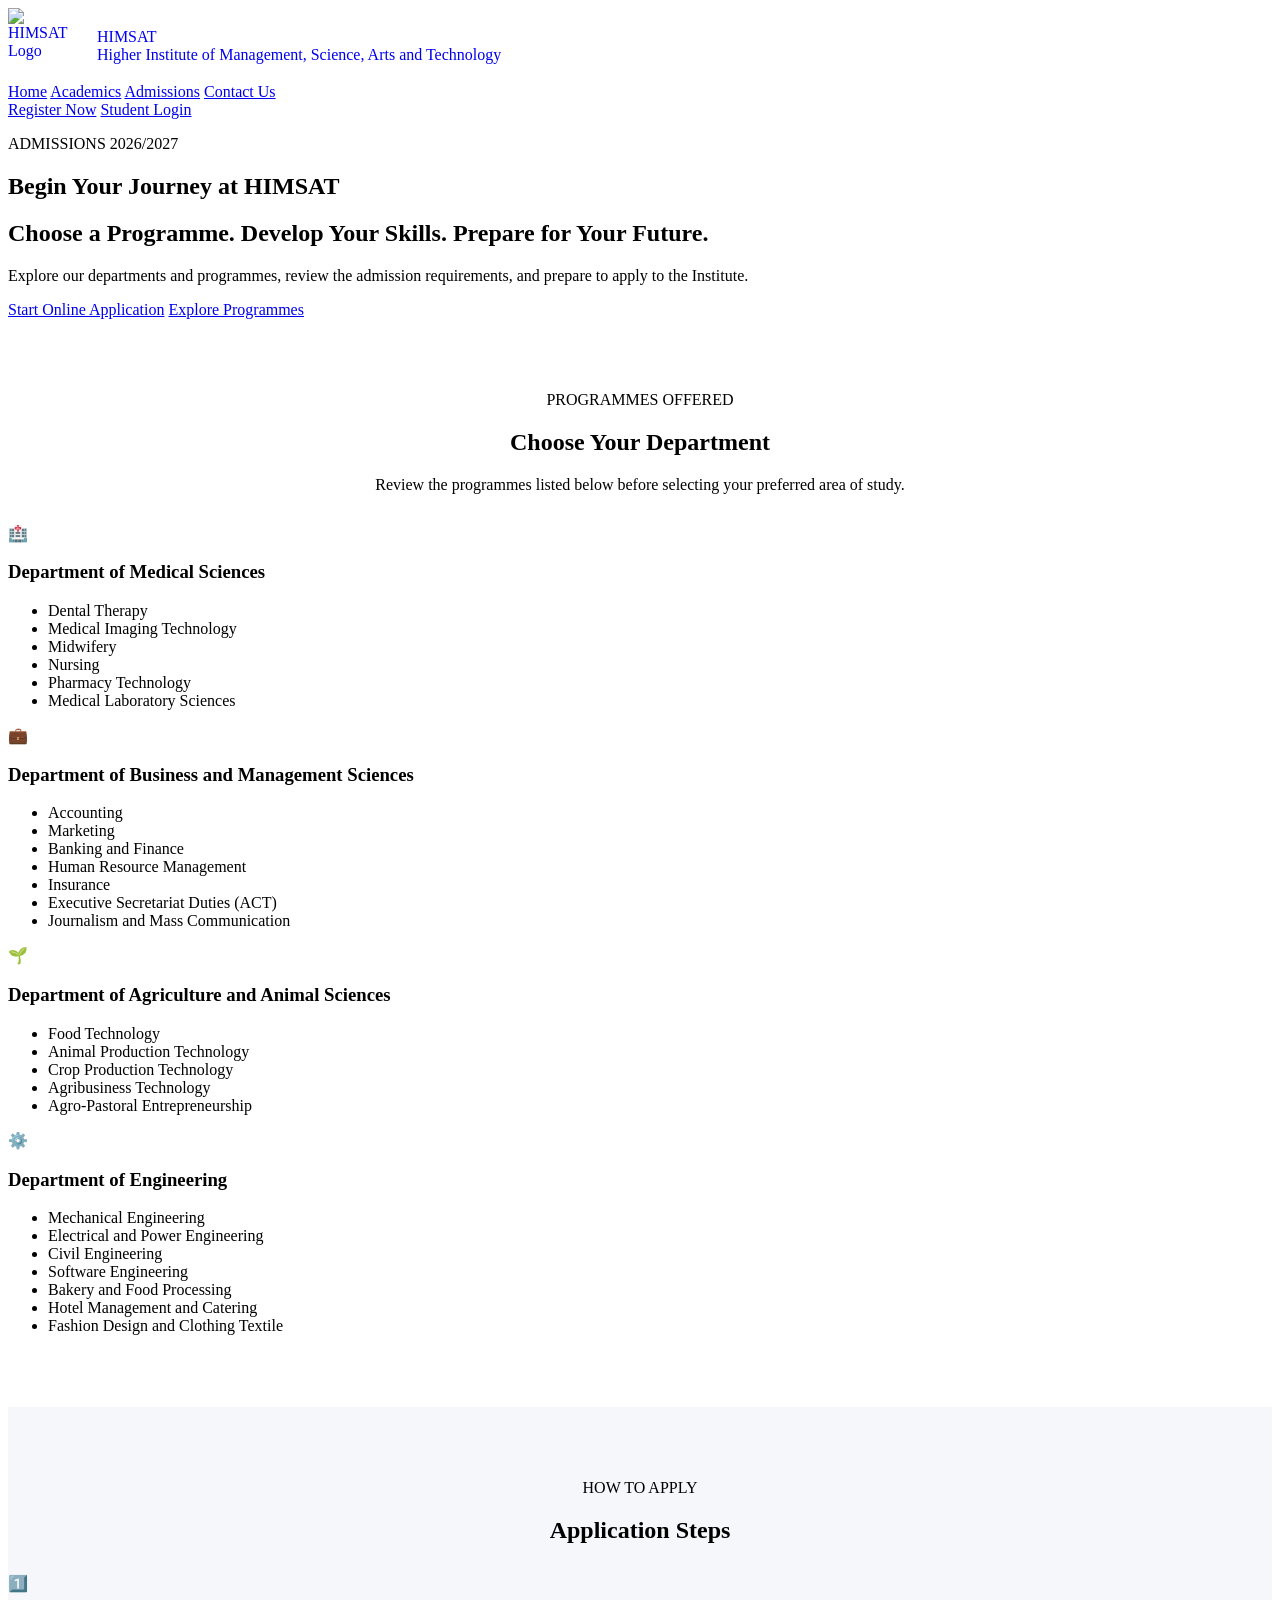
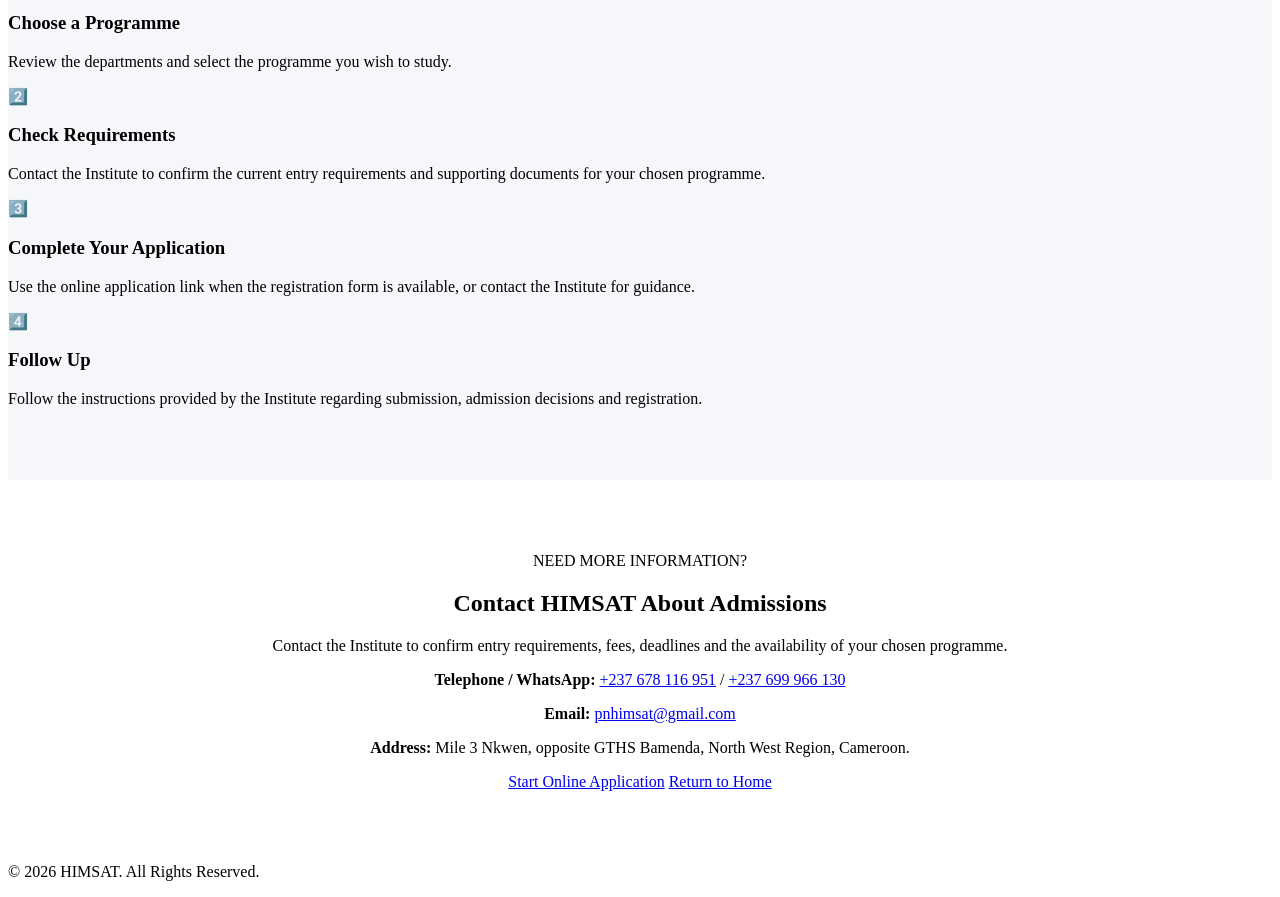
==== admissions.html @ 344a4a46 "Update admissions.html" ====
<!DOCTYPE html>
<html lang="en">
<head>
    <meta charset="UTF-8">
    <meta name="viewport" content="width=device-width, initial-scale=1.0">
    <title>Admissions 2026/2027 | HIMSAT</title>
    <link rel="stylesheet" href="css/style.css">
</head>
<body>

<header class="site-header">
    <div class="container header-container">
        <a href="index.html" class="brand" style="display:flex;align-items:center;gap:14px;text-decoration:none;">
            <img src="himsat.jpg" alt="HIMSAT Logo" style="width:75px;height:75px;object-fit:contain;">
            <div class="brand-text">
                <div class="brand-name">HIMSAT</div>
                <div class="brand-tagline">Higher Institute of Management, Science, Arts and Technology</div>
            </div>
        </a>
        <nav class="main-nav">
            <a href="index.html" class="nav-link">Home</a>
            <a href="academics.html" class="nav-link">Academics</a>
            <a href="admissions.html" class="nav-link">Admissions</a>
            <a href="contact.html" class="nav-link">Contact Us</a>
        </nav>
        <div class="header-actions">
            <a href="registration.html" class="register-btn">Register Now</a>
            <a href="student-login.html" class="login-btn">Student Login</a>
        </div>
    </div>
</header>

<main>
    <section class="hero">
        <div class="container">
            <p class="hero-label">ADMISSIONS 2026/2027</p>
            <h1>Begin Your Journey at HIMSAT</h1>
            <h2>Choose a Programme. Develop Your Skills. Prepare for Your Future.</h2>
            <p class="hero-description">
                Explore our departments and programmes, review the admission
                requirements, and prepare to apply to the Institute.
            </p>
            <div class="hero-buttons">
                <a href="registration.html" class="primary-btn">Start Online Application</a>
                <a href="academics.html" class="secondary-btn">Explore Programmes</a>
            </div>
        </div>
    </section>

    <section class="home-section" style="padding:56px 0;">
        <div class="container">
            <div style="text-align:center;max-width:800px;margin:0 auto 30px;">
                <p class="hero-label">PROGRAMMES OFFERED</p>
                <h2>Choose Your Department</h2>
                <p>Review the programmes listed below before selecting your preferred area of study.</p>
            </div>

            <div class="card-grid">
                <div class="menu-card department-card department-medical">
                    <div class="card-icon">🏥</div>
                    <h3>Department of Medical Sciences</h3>
                    <ul>
                        <li>Dental Therapy</li>
                        <li>Medical Imaging Technology</li>
                        <li>Midwifery</li>
                        <li>Nursing</li>
                        <li>Pharmacy Technology</li>
                        <li>Medical Laboratory Sciences</li>
                    </ul>
                </div>

                <div class="menu-card department-card department-business">
                    <div class="card-icon">💼</div>
                    <h3>Department of Business and Management Sciences</h3>
                    <ul>
                        <li>Accounting</li>
                        <li>Marketing</li>
                        <li>Banking and Finance</li>
                        <li>Human Resource Management</li>
                        <li>Insurance</li>
                        <li>Executive Secretariat Duties (ACT)</li>
                        <li>Journalism and Mass Communication</li>
                    </ul>
                </div>

                <div class="menu-card department-card department-agriculture">
                    <div class="card-icon">🌱</div>
                    <h3>Department of Agriculture and Animal Sciences</h3>
                    <ul>
                        <li>Food Technology</li>
                        <li>Animal Production Technology</li>
                        <li>Crop Production Technology</li>
                        <li>Agribusiness Technology</li>
                        <li>Agro-Pastoral Entrepreneurship</li>
                    </ul>
                </div>

                <div class="menu-card department-card department-engineering">
                    <div class="card-icon">⚙️</div>
                    <h3>Department of Engineering</h3>
                    <ul>
                        <li>Mechanical Engineering</li>
                        <li>Electrical and Power Engineering</li>
                        <li>Civil Engineering</li>
                        <li>Software Engineering</li>
                        <li>Bakery and Food Processing</li>
                        <li>Hotel Management and Catering</li>
                        <li>Fashion Design and Clothing Textile</li>
                    </ul>
                </div>
            </div>
        </div>
    </section>

    <section class="home-section" style="padding:56px 0;background:#f5f7fa;">
        <div class="container">
            <div style="text-align:center;max-width:800px;margin:0 auto 30px;">
                <p class="hero-label">HOW TO APPLY</p>
                <h2>Application Steps</h2>
            </div>
            <div class="card-grid">
                <div class="menu-card">
                    <div class="card-icon">1️⃣</div>
                    <h3>Choose a Programme</h3>
                    <p>Review the departments and select the programme you wish to study.</p>
                </div>
                <div class="menu-card">
                    <div class="card-icon">2️⃣</div>
                    <h3>Check Requirements</h3>
                    <p>Contact the Institute to confirm the current entry requirements and supporting documents for your chosen programme.</p>
                </div>
                <div class="menu-card">
                    <div class="card-icon">3️⃣</div>
                    <h3>Complete Your Application</h3>
                    <p>Use the online application link when the registration form is available, or contact the Institute for guidance.</p>
                </div>
                <div class="menu-card">
                    <div class="card-icon">4️⃣</div>
                    <h3>Follow Up</h3>
                    <p>Follow the instructions provided by the Institute regarding submission, admission decisions and registration.</p>
                </div>
            </div>
        </div>
    </section>

    <section class="home-section" style="padding:56px 0;">
        <div class="container" style="text-align:center;">
            <p class="hero-label">NEED MORE INFORMATION?</p>
            <h2>Contact HIMSAT About Admissions</h2>
            <p>Contact the Institute to confirm entry requirements, fees, deadlines and the availability of your chosen programme.</p>
            <p>
                <strong>Telephone / WhatsApp:</strong>
                <a href="tel:+237678116951">+237 678 116 951</a> /
                <a href="tel:+237699966130">+237 699 966 130</a>
            </p>
            <p><strong>Email:</strong> <a href="mailto:pnhimsat@gmail.com">pnhimsat@gmail.com</a></p>
            <p><strong>Address:</strong> Mile 3 Nkwen, opposite GTHS Bamenda, North West Region, Cameroon.</p>
            <div class="hero-buttons" style="justify-content:center;">
                <a href="registration.html" class="primary-btn">Start Online Application</a>
                <a href="index.html" class="secondary-btn">Return to Home</a>
            </div>
        </div>
    </section>
</main>

<footer class="site-footer">
    <div class="container">
        <p>© 2026 HIMSAT. All Rights Reserved.</p>
    </div>
</footer>

<script src="js/script.js"></script>
</body>
</html>
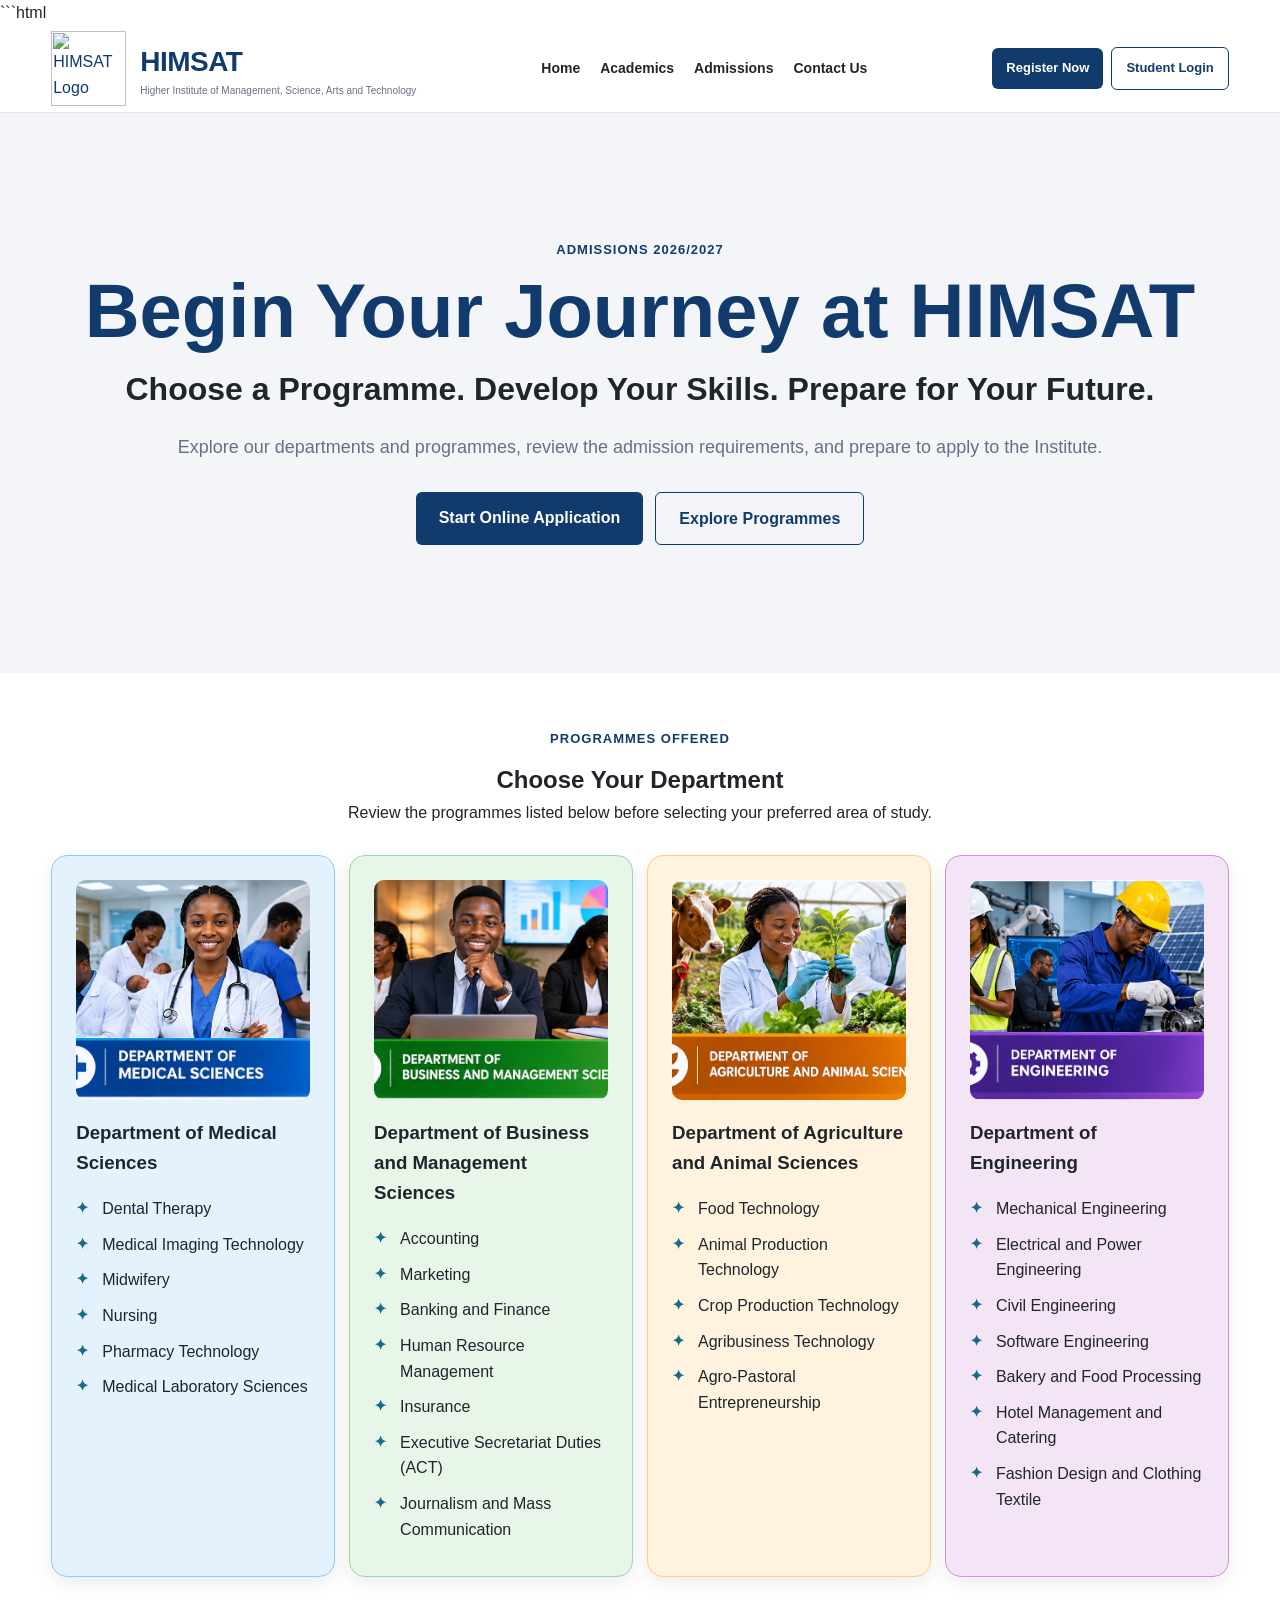
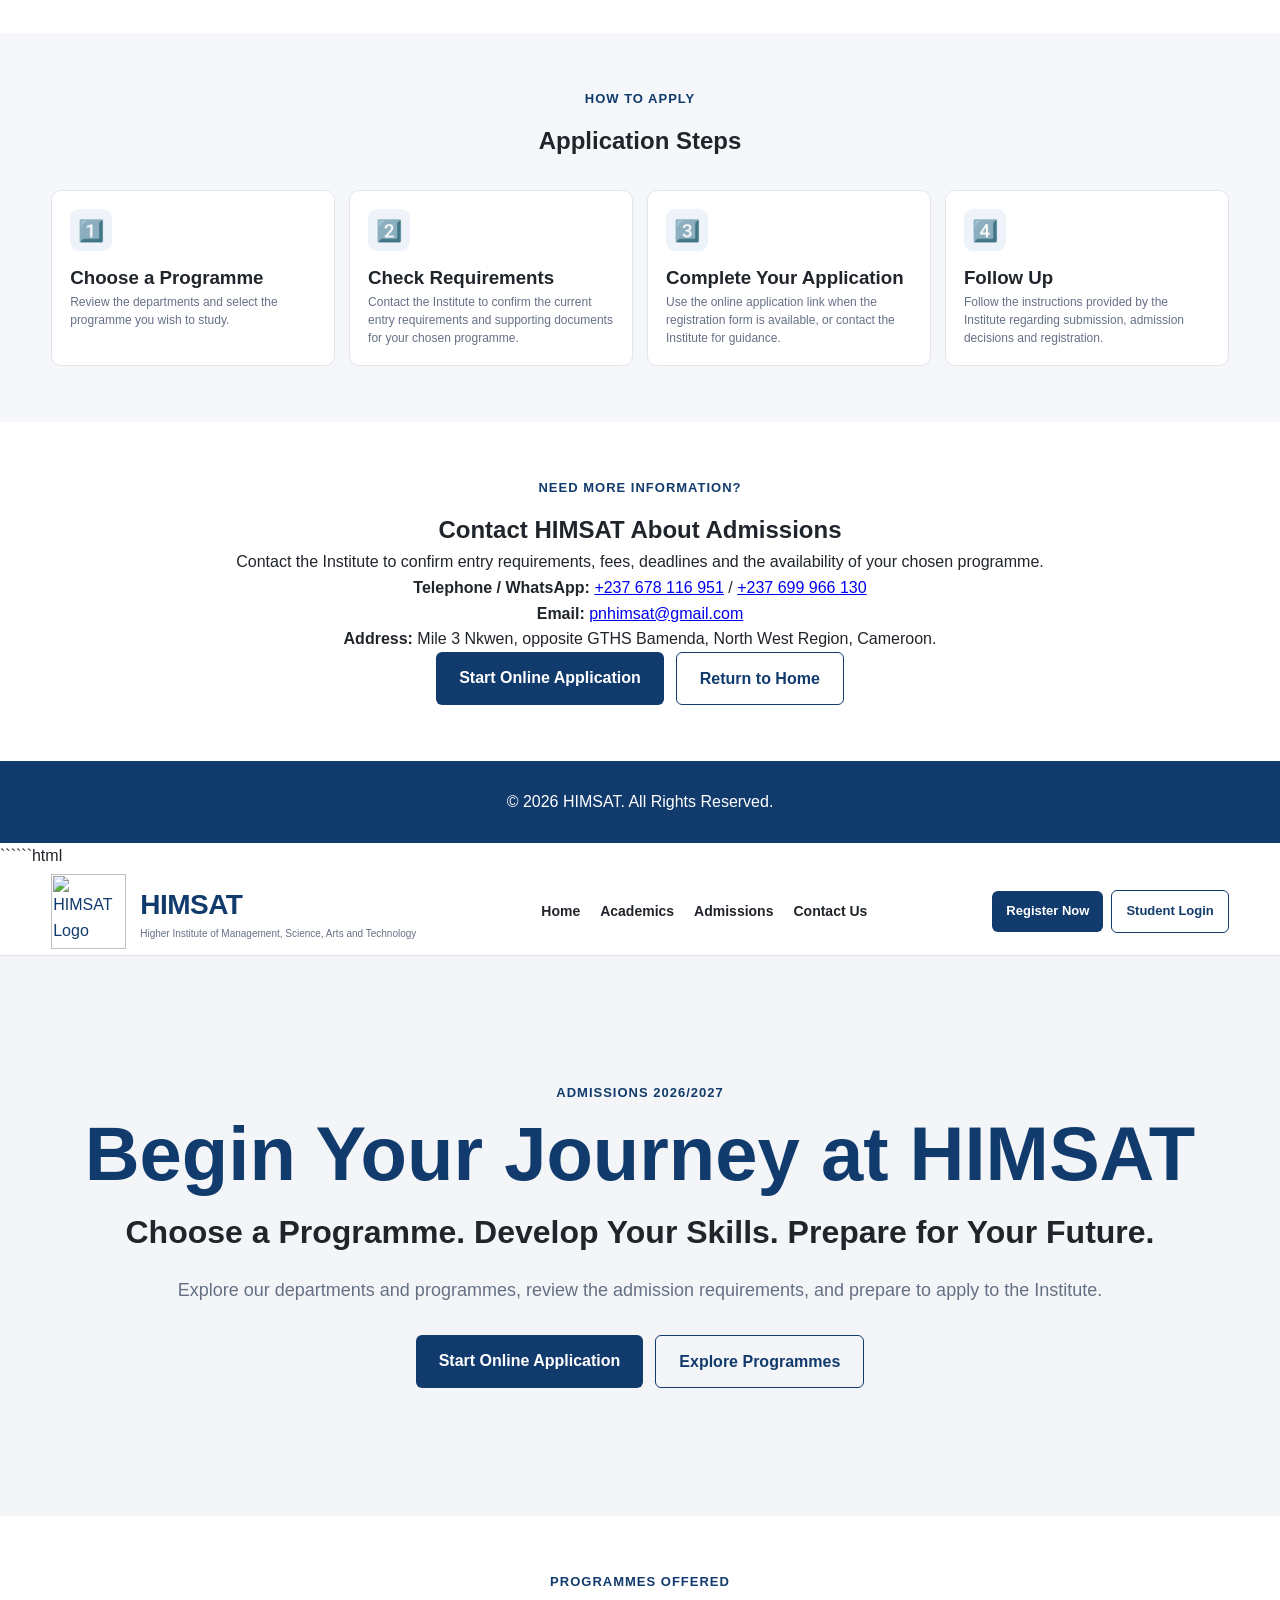
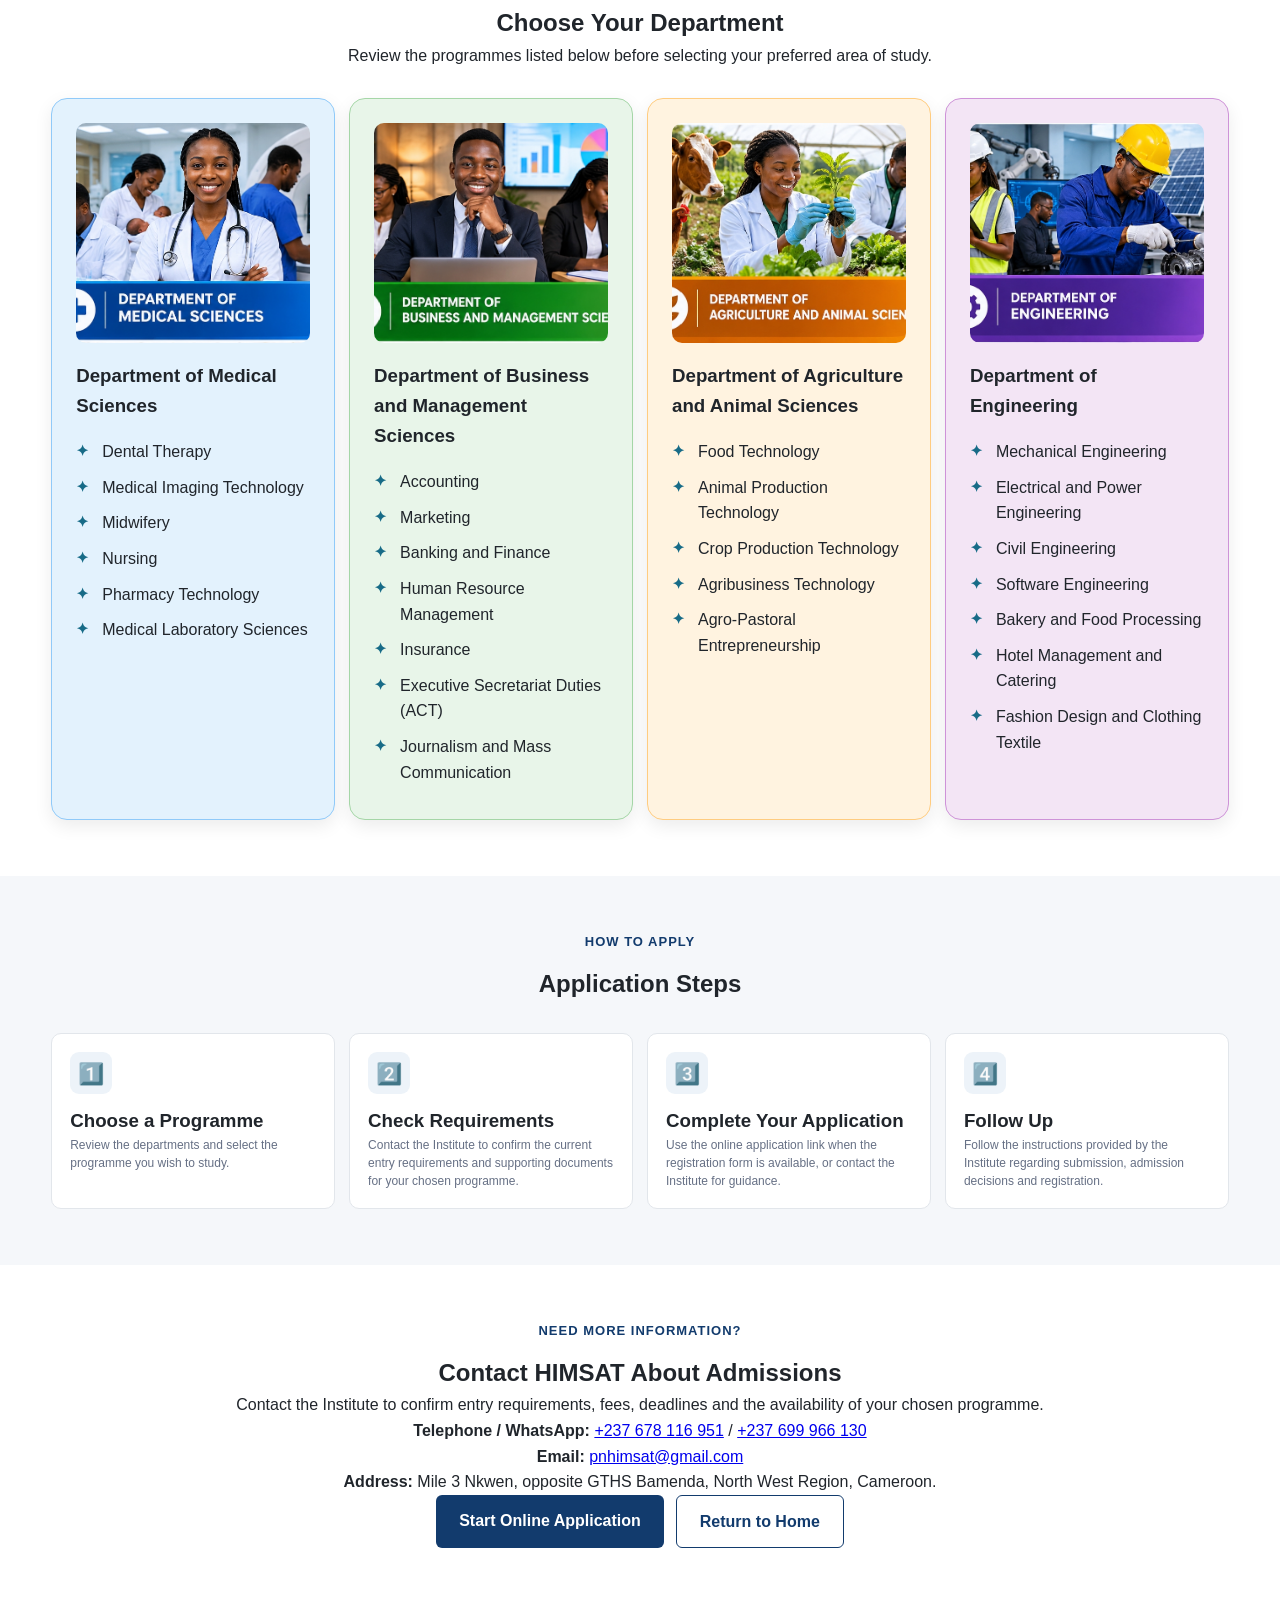
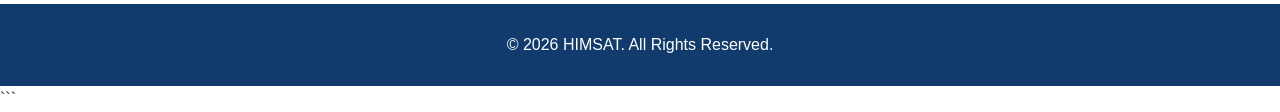
==== commit d6e2c402: "Update admissions.html" ====
--- a/admissions.html
+++ b/admissions.html
@@ -1,3 +1,4 @@
+```html
 <!DOCTYPE html>
 <html lang="en">
 <head>
@@ -57,7 +58,9 @@
 
             <div class="card-grid">
                 <div class="menu-card department-card department-medical">
-                    <div class="card-icon">🏥</div>
+                    <img src="images/medical-sciences.jpg"
+                         alt="Medical Sciences"
+                         class="department-image">
                     <h3>Department of Medical Sciences</h3>
                     <ul>
                         <li>Dental Therapy</li>
@@ -70,7 +73,9 @@
                 </div>
 
                 <div class="menu-card department-card department-business">
-                    <div class="card-icon">💼</div>
+                    <img src="images/business-management.jpg"
+                         alt="Business and Management Sciences"
+                         class="department-image">
                     <h3>Department of Business and Management Sciences</h3>
                     <ul>
                         <li>Accounting</li>
@@ -84,7 +89,9 @@
                 </div>
 
                 <div class="menu-card department-card department-agriculture">
-                    <div class="card-icon">🌱</div>
+                    <img src="images/agriculture-animal-sciences.jpg"
+                         alt="Agriculture and Animal Sciences"
+                         class="department-image">
                     <h3>Department of Agriculture and Animal Sciences</h3>
                     <ul>
                         <li>Food Technology</li>
@@ -96,7 +103,9 @@
                 </div>
 
                 <div class="menu-card department-card department-engineering">
-                    <div class="card-icon">⚙️</div>
+                    <img src="images/engineering.jpg"
+                         alt="Engineering"
+                         class="department-image">
                     <h3>Department of Engineering</h3>
                     <ul>
                         <li>Mechanical Engineering</li>
@@ -172,3 +181,187 @@
 <script src="js/script.js"></script>
 </body>
 </html>
+``````html
+<!DOCTYPE html>
+<html lang="en">
+<head>
+    <meta charset="UTF-8">
+    <meta name="viewport" content="width=device-width, initial-scale=1.0">
+    <title>Admissions 2026/2027 | HIMSAT</title>
+    <link rel="stylesheet" href="css/style.css">
+</head>
+<body>
+
+<header class="site-header">
+    <div class="container header-container">
+        <a href="index.html" class="brand" style="display:flex;align-items:center;gap:14px;text-decoration:none;">
+            <img src="himsat.jpg" alt="HIMSAT Logo" style="width:75px;height:75px;object-fit:contain;">
+            <div class="brand-text">
+                <div class="brand-name">HIMSAT</div>
+                <div class="brand-tagline">Higher Institute of Management, Science, Arts and Technology</div>
+            </div>
+        </a>
+        <nav class="main-nav">
+            <a href="index.html" class="nav-link">Home</a>
+            <a href="academics.html" class="nav-link">Academics</a>
+            <a href="admissions.html" class="nav-link">Admissions</a>
+            <a href="contact.html" class="nav-link">Contact Us</a>
+        </nav>
+        <div class="header-actions">
+            <a href="registration.html" class="register-btn">Register Now</a>
+            <a href="student-login.html" class="login-btn">Student Login</a>
+        </div>
+    </div>
+</header>
+
+<main>
+    <section class="hero">
+        <div class="container">
+            <p class="hero-label">ADMISSIONS 2026/2027</p>
+            <h1>Begin Your Journey at HIMSAT</h1>
+            <h2>Choose a Programme. Develop Your Skills. Prepare for Your Future.</h2>
+            <p class="hero-description">
+                Explore our departments and programmes, review the admission
+                requirements, and prepare to apply to the Institute.
+            </p>
+            <div class="hero-buttons">
+                <a href="registration.html" class="primary-btn">Start Online Application</a>
+                <a href="academics.html" class="secondary-btn">Explore Programmes</a>
+            </div>
+        </div>
+    </section>
+
+    <section class="home-section" style="padding:56px 0;">
+        <div class="container">
+            <div style="text-align:center;max-width:800px;margin:0 auto 30px;">
+                <p class="hero-label">PROGRAMMES OFFERED</p>
+                <h2>Choose Your Department</h2>
+                <p>Review the programmes listed below before selecting your preferred area of study.</p>
+            </div>
+
+            <div class="card-grid">
+                <div class="menu-card department-card department-medical">
+                    <img src="images/medical-sciences.jpg"
+                         alt="Medical Sciences"
+                         class="department-image">
+                    <h3>Department of Medical Sciences</h3>
+                    <ul>
+                        <li>Dental Therapy</li>
+                        <li>Medical Imaging Technology</li>
+                        <li>Midwifery</li>
+                        <li>Nursing</li>
+                        <li>Pharmacy Technology</li>
+                        <li>Medical Laboratory Sciences</li>
+                    </ul>
+                </div>
+
+                <div class="menu-card department-card department-business">
+                    <img src="images/business-management.jpg"
+                         alt="Business and Management Sciences"
+                         class="department-image">
+                    <h3>Department of Business and Management Sciences</h3>
+                    <ul>
+                        <li>Accounting</li>
+                        <li>Marketing</li>
+                        <li>Banking and Finance</li>
+                        <li>Human Resource Management</li>
+                        <li>Insurance</li>
+                        <li>Executive Secretariat Duties (ACT)</li>
+                        <li>Journalism and Mass Communication</li>
+                    </ul>
+                </div>
+
+                <div class="menu-card department-card department-agriculture">
+                    <img src="images/agriculture-animal-sciences.jpg"
+                         alt="Agriculture and Animal Sciences"
+                         class="department-image">
+                    <h3>Department of Agriculture and Animal Sciences</h3>
+                    <ul>
+                        <li>Food Technology</li>
+                        <li>Animal Production Technology</li>
+                        <li>Crop Production Technology</li>
+                        <li>Agribusiness Technology</li>
+                        <li>Agro-Pastoral Entrepreneurship</li>
+                    </ul>
+                </div>
+
+                <div class="menu-card department-card department-engineering">
+                    <img src="images/engineering.jpg"
+                         alt="Engineering"
+                         class="department-image">
+                    <h3>Department of Engineering</h3>
+                    <ul>
+                        <li>Mechanical Engineering</li>
+                        <li>Electrical and Power Engineering</li>
+                        <li>Civil Engineering</li>
+                        <li>Software Engineering</li>
+                        <li>Bakery and Food Processing</li>
+                        <li>Hotel Management and Catering</li>
+                        <li>Fashion Design and Clothing Textile</li>
+                    </ul>
+                </div>
+            </div>
+        </div>
+    </section>
+
+    <section class="home-section" style="padding:56px 0;background:#f5f7fa;">
+        <div class="container">
+            <div style="text-align:center;max-width:800px;margin:0 auto 30px;">
+                <p class="hero-label">HOW TO APPLY</p>
+                <h2>Application Steps</h2>
+            </div>
+            <div class="card-grid">
+                <div class="menu-card">
+                    <div class="card-icon">1️⃣</div>
+                    <h3>Choose a Programme</h3>
+                    <p>Review the departments and select the programme you wish to study.</p>
+                </div>
+                <div class="menu-card">
+                    <div class="card-icon">2️⃣</div>
+                    <h3>Check Requirements</h3>
+                    <p>Contact the Institute to confirm the current entry requirements and supporting documents for your chosen programme.</p>
+                </div>
+                <div class="menu-card">
+                    <div class="card-icon">3️⃣</div>
+                    <h3>Complete Your Application</h3>
+                    <p>Use the online application link when the registration form is available, or contact the Institute for guidance.</p>
+                </div>
+                <div class="menu-card">
+                    <div class="card-icon">4️⃣</div>
+                    <h3>Follow Up</h3>
+                    <p>Follow the instructions provided by the Institute regarding submission, admission decisions and registration.</p>
+                </div>
+            </div>
+        </div>
+    </section>
+
+    <section class="home-section" style="padding:56px 0;">
+        <div class="container" style="text-align:center;">
+            <p class="hero-label">NEED MORE INFORMATION?</p>
+            <h2>Contact HIMSAT About Admissions</h2>
+            <p>Contact the Institute to confirm entry requirements, fees, deadlines and the availability of your chosen programme.</p>
+            <p>
+                <strong>Telephone / WhatsApp:</strong>
+                <a href="tel:+237678116951">+237 678 116 951</a> /
+                <a href="tel:+237699966130">+237 699 966 130</a>
+            </p>
+            <p><strong>Email:</strong> <a href="mailto:pnhimsat@gmail.com">pnhimsat@gmail.com</a></p>
+            <p><strong>Address:</strong> Mile 3 Nkwen, opposite GTHS Bamenda, North West Region, Cameroon.</p>
+            <div class="hero-buttons" style="justify-content:center;">
+                <a href="registration.html" class="primary-btn">Start Online Application</a>
+                <a href="index.html" class="secondary-btn">Return to Home</a>
+            </div>
+        </div>
+    </section>
+</main>
+
+<footer class="site-footer">
+    <div class="container">
+        <p>© 2026 HIMSAT. All Rights Reserved.</p>
+    </div>
+</footer>
+
+<script src="js/script.js"></script>
+</body>
+</html>
+```
--- a/css/style.css
+++ b/css/style.css
@@ -0,0 +1,791 @@
+/* =========================================
+   PN-HIMSAT
+   GLOBAL STYLES
+========================================= */
+
+* {
+    margin: 0;
+    padding: 0;
+    box-sizing: border-box;
+}
+
+:root {
+    --primary: #123b6d;
+    --primary-dark: #0b2c52;
+    --accent: #e5a72a;
+    --text: #20252b;
+    --muted: #667085;
+    --light: #f5f7fa;
+    --white: #ffffff;
+    --border: #e2e6eb;
+    --shadow: 0 12px 35px rgba(0, 0, 0, 0.12);
+}
+
+body {
+    font-family: Arial, Helvetica, sans-serif;
+    line-height: 1.6;
+    color: var(--text);
+    background: #ffffff;
+}
+
+.container {
+    width: 92%;
+    max-width: 1400px;
+    margin: 0 auto;
+}
+
+
+/* =========================================
+   HEADER
+========================================= */
+
+.site-header {
+    background: var(--white);
+    border-bottom: 1px solid var(--border);
+    position: sticky;
+    top: 0;
+    z-index: 1000;
+}
+
+.header-container {
+    min-height: 86px;
+    display: flex;
+    align-items: center;
+    gap: 20px;
+}
+
+
+/* =========================================
+   BRAND
+========================================= */
+
+.brand {
+    text-decoration: none;
+    color: var(--primary);
+    min-width: 225px;
+}
+
+.brand-name {
+    font-size: 28px;
+    font-weight: 800;
+    letter-spacing: -0.5px;
+}
+
+.brand-tagline {
+    font-size: 10px;
+    line-height: 1.3;
+    color: var(--muted);
+}
+
+
+/* =========================================
+   MAIN NAVIGATION
+========================================= */
+
+.main-nav {
+    display: flex;
+    align-items: center;
+    justify-content: center;
+    gap: 2px;
+    flex: 1;
+}
+
+.nav-link,
+.mega-trigger {
+    border: none;
+    background: transparent;
+    text-decoration: none;
+    color: var(--text);
+    font-size: 14px;
+    font-weight: 600;
+    padding: 30px 9px;
+    cursor: pointer;
+    white-space: nowrap;
+}
+
+.nav-link:hover,
+.mega-trigger:hover {
+    color: var(--primary);
+}
+
+.mega-trigger span {
+    font-size: 12px;
+    margin-left: 3px;
+}
+
+
+/* =========================================
+   MEGA MENU
+========================================= */
+
+.nav-mega {
+    position: static;
+}
+
+.mega-menu {
+    position: absolute;
+    top: 86px;
+    left: 50%;
+    transform: translateX(-50%);
+
+    width: min(1200px, 94vw);
+
+    background: var(--white);
+
+    border: 1px solid var(--border);
+    border-radius: 0 0 14px 14px;
+
+    box-shadow: var(--shadow);
+
+    padding: 28px;
+
+    display: none;
+}
+
+.nav-mega.open .mega-menu {
+    display: block;
+}
+
+
+/* =========================================
+   MEGA MENU HEADER
+========================================= */
+
+.mega-header {
+    margin-bottom: 22px;
+    padding-bottom: 16px;
+    border-bottom: 1px solid var(--border);
+}
+
+.mega-header h3 {
+    color: var(--primary);
+    font-size: 22px;
+    margin-bottom: 4px;
+}
+
+.mega-header p {
+    color: var(--muted);
+    font-size: 14px;
+}
+
+
+/* =========================================
+   CARD GRID
+========================================= */
+
+.card-grid {
+    display: grid;
+    grid-template-columns: repeat(4, 1fr);
+    gap: 14px;
+}
+
+
+/* =========================================
+   MENU CARDS
+========================================= */
+
+.menu-card {
+    display: block;
+    text-decoration: none;
+    color: var(--text);
+
+    padding: 18px;
+
+    background: #ffffff;
+
+    border: 1px solid var(--border);
+    border-radius: 10px;
+
+    transition:
+        transform 0.2s ease,
+        box-shadow 0.2s ease,
+        border-color 0.2s ease;
+}
+
+.menu-card:hover {
+    transform: translateY(-3px);
+    border-color: var(--primary);
+    box-shadow: 0 8px 20px rgba(0, 0, 0, 0.08);
+}
+
+.card-icon {
+    width: 42px;
+    height: 42px;
+
+    display: flex;
+    align-items: center;
+    justify-content: center;
+
+    border-radius: 9px;
+
+    background: #edf3f9;
+
+    margin-bottom: 12px;
+
+    font-size: 21px;
+}
+
+.menu-card h4 {
+    color: var(--primary);
+    font-size: 15px;
+    margin-bottom: 5px;
+}
+
+.menu-card p {
+    color: var(--muted);
+    font-size: 12px;
+    line-height: 1.5;
+}
+
+
+/* =========================================
+   FEATURED CARD
+========================================= */
+
+.featured-card {
+    border-color: var(--accent);
+    background: #fffaf0;
+}
+
+.featured-card .card-icon {
+    background: #fff0c9;
+}
+
+
+/* =========================================
+   HEADER ACTION BUTTONS
+========================================= */
+
+.header-actions {
+    display: flex;
+    align-items: center;
+    gap: 8px;
+}
+
+.register-btn,
+.login-btn {
+    text-decoration: none;
+    padding: 10px 14px;
+    border-radius: 6px;
+    font-size: 13px;
+    font-weight: 700;
+    white-space: nowrap;
+}
+
+.register-btn {
+    background: var(--primary);
+    color: white;
+}
+
+.register-btn:hover {
+    background: var(--primary-dark);
+}
+
+.login-btn {
+    border: 1px solid var(--primary);
+    color: var(--primary);
+}
+
+.login-btn:hover {
+    background: var(--primary);
+    color: white;
+}
+
+
+/* =========================================
+   MOBILE MENU BUTTON
+========================================= */
+
+.menu-toggle {
+    display: none;
+
+    border: none;
+    background: transparent;
+
+    color: var(--primary);
+
+    font-size: 28px;
+
+    cursor: pointer;
+}
+
+
+/* =========================================
+   HERO
+========================================= */
+
+.hero {
+    min-height: 560px;
+
+    display: flex;
+    align-items: center;
+    justify-content: center;
+
+    text-align: center;
+
+    background:
+        linear-gradient(
+            rgba(18, 59, 109, 0.05),
+            rgba(18, 59, 109, 0.05)
+        );
+
+    padding: 80px 20px;
+}
+
+.hero-label {
+    color: var(--primary);
+    font-size: 13px;
+    font-weight: 700;
+    letter-spacing: 1px;
+    margin-bottom: 12px;
+}
+
+.hero h1 {
+    font-size: clamp(45px, 7vw, 76px);
+    color: var(--primary);
+    line-height: 1;
+    margin-bottom: 15px;
+}
+
+.hero h2 {
+    font-size: clamp(22px, 3vw, 32px);
+    margin-bottom: 18px;
+}
+
+.hero-description {
+    color: var(--muted);
+    font-size: 18px;
+    margin-bottom: 30px;
+}
+
+.hero-buttons {
+    display: flex;
+    justify-content: center;
+    gap: 12px;
+}
+
+.primary-btn,
+.secondary-btn {
+    text-decoration: none;
+    padding: 13px 23px;
+    border-radius: 6px;
+    font-weight: 700;
+}
+
+.primary-btn {
+    background: var(--primary);
+    color: white;
+}
+
+.secondary-btn {
+    border: 1px solid var(--primary);
+    color: var(--primary);
+}
+
+.secondary-btn:hover {
+    background: var(--primary);
+    color: white;
+}
+
+
+/* =========================================
+   WHATSAPP FLOATING BUTTON
+========================================= */
+
+.whatsapp-float {
+    position: fixed;
+
+    right: 22px;
+    bottom: 22px;
+
+    width: 58px;
+    height: 58px;
+
+    border-radius: 50%;
+
+    display: flex;
+    align-items: center;
+    justify-content: center;
+
+    background: #25D366;
+    color: white;
+
+    text-decoration: none;
+
+    font-weight: 800;
+    font-size: 13px;
+
+    box-shadow: 0 5px 18px rgba(0, 0, 0, 0.25);
+
+    z-index: 3000;
+
+    transition: transform 0.2s ease;
+}
+
+.whatsapp-float:hover {
+    transform: scale(1.08);
+}
+
+
+/* =========================================
+   FOOTER
+========================================= */
+
+.site-footer {
+    background: var(--primary);
+    color: white;
+    text-align: center;
+    padding: 28px 0;
+}
+
+
+/* =========================================
+   TABLET
+========================================= */
+
+@media (max-width: 1200px) {
+
+    .brand {
+        min-width: 190px;
+    }
+
+    .brand-name {
+        font-size: 24px;
+    }
+
+    .nav-link,
+    .mega-trigger {
+        font-size: 13px;
+        padding-left: 6px;
+        padding-right: 6px;
+    }
+
+    .card-grid {
+        grid-template-columns: repeat(3, 1fr);
+    }
+}
+
+
+/* =========================================
+   MOBILE
+========================================= */
+
+@media (max-width: 1000px) {
+
+    .header-container {
+        min-height: 75px;
+    }
+
+    .brand {
+        min-width: 0;
+    }
+
+    .brand-name {
+        font-size: 23px;
+    }
+
+    .brand-tagline {
+        display: none;
+    }
+
+    .menu-toggle {
+        display: block;
+        margin-left: auto;
+    }
+
+    .main-nav {
+        display: none;
+
+        position: absolute;
+
+        top: 75px;
+        left: 0;
+
+        width: 100%;
+
+        background: white;
+
+        flex-direction: column;
+        align-items: stretch;
+
+        padding: 10px 15px 20px;
+
+        border-top: 1px solid var(--border);
+
+        box-shadow: var(--shadow);
+    }
+
+    .main-nav.active {
+        display: flex;
+    }
+
+    .nav-link,
+    .mega-trigger {
+        width: 100%;
+        text-align: left;
+        padding: 14px 10px;
+    }
+
+    .nav-mega {
+        width: 100%;
+    }
+
+    .mega-menu {
+        position: static;
+
+        transform: none;
+
+        width: 100%;
+
+        border-radius: 8px;
+
+        box-shadow: none;
+
+        padding: 15px;
+
+        margin-bottom: 5px;
+    }
+
+    .card-grid {
+        grid-template-columns: repeat(2, 1fr);
+    }
+
+    .header-actions {
+        display: none;
+    }
+}
+
+
+/* =========================================
+   SMALL PHONES
+========================================= */
+
+@media (max-width: 550px) {
+
+    .container {
+        width: 94%;
+    }
+
+    .card-grid {
+        grid-template-columns: 1fr;
+    }
+
+    .mega-menu {
+        padding: 12px;
+    }
+
+    .mega-header h3 {
+        font-size: 19px;
+    }
+
+    .hero {
+        min-height: 500px;
+        padding: 60px 15px;
+    }
+
+    .hero-buttons {
+        flex-direction: column;
+        align-items: center;
+    }
+
+    .primary-btn,
+    .secondary-btn {
+        width: 200px;
+    }
+
+    .whatsapp-float {
+        width: 52px;
+        height: 52px;
+        right: 15px;
+        bottom: 15px;
+    }
+}
+
+/* Animated colours for HIMSAT departments and programmes */
+@keyframes himsatProgrammeColours {
+    0%   { color: #0056b3; }
+    25%  { color: #00875a; }
+    50%  { color: #b45309; }
+    75%  { color: #7c3aed; }
+    100% { color: #0056b3; }
+}
+
+.card-grid a.menu-card h4,
+.card-grid a.menu-card ul li {
+    animation: himsatProgrammeColours 6s linear infinite;
+}
+
+.card-grid a.menu-card h4 {
+    font-weight: 700;
+}
+
+.card-grid a.menu-card ul li {
+    animation-duration: 8s;
+}
+
+/* =========================================
+   HIMSAT DEPARTMENT CARD DESIGN
+   ========================================= */
+
+.department-card {
+    border-radius: 16px;
+    padding: 24px;
+    border: 1px solid transparent;
+    box-shadow: 0 6px 18px rgba(0, 0, 0, 0.08);
+    transition: transform 0.3s ease, box-shadow 0.3s ease;
+}
+
+.department-card:hover {
+    transform: translateY(-5px);
+    box-shadow: 0 12px 25px rgba(0, 0, 0, 0.14);
+}
+
+/* Individual department backgrounds */
+
+.department-medical {
+    background-color: #E3F2FD;
+    border-color: #90CAF9;
+}
+
+.department-business {
+    background-color: #E8F5E9;
+    border-color: #A5D6A7;
+}
+
+.department-agriculture {
+    background-color: #FFF3E0;
+    border-color: #FFCC80;
+}
+
+.department-engineering {
+    background-color: #F3E5F5;
+    border-color: #CE93D8;
+}
+
+/* Animated department headings and programme names */
+
+@keyframes himsatDepartmentText {
+    0%   { color: #174EA6; }
+    25%  { color: #087F5B; }
+    50%  { color: #A04B00; }
+    75%  { color: #7138A0; }
+    100% { color: #174EA6; }
+}
+
+.department-card h2,
+.department-card ul li {
+    animation: himsatDepartmentText 8s ease-in-out infinite;
+}
+
+.department-card h2 {
+    font-weight: 800;
+    line-height: 1.4;
+}
+
+/* Decorative programme bullets */
+
+.department-card ul {
+    list-style: none;
+    padding-left: 0;
+    margin-top: 18px;
+}
+
+.department-card ul li {
+    position: relative;
+    padding-left: 26px;
+    margin-bottom: 10px;
+    line-height: 1.6;
+}
+
+.department-card ul li::before {
+    content: "✦";
+    position: absolute;
+    left: 0;
+    top: 0;
+    font-size: 15px;
+    font-weight: bold;
+    color: #176B87;
+}
+
+/* Respect visitors who prefer reduced animation */
+
+@media (prefers-reduced-motion: reduce) {
+    .department-card h2,
+    .department-card ul li {
+        animation: none;
+    }
+
+    .department-card:hover {
+        transform: none;
+    }
+}
+```css
+/* HIMSAT Department Images */
+.department-image {
+    display: block;
+    width: 100%;
+    height: 200px;
+    object-fit: cover;
+    border-radius: 10px;
+    margin-bottom: 18px;
+}
+```css
+/* HIMSAT responsive department layout */
+.card-grid {
+    display: grid;
+    grid-template-columns: repeat(2, minmax(0, 1fr));
+    gap: 24px;
+    width: 100%;
+    box-sizing: border-box;
+}
+
+.department-card {
+    width: 100%;
+    min-width: 0;
+    box-sizing: border-box;
+    overflow-wrap: break-word;
+}
+
+.department-image {
+    display: block;
+    width: 100%;
+    height: 220px;
+    object-fit: cover;
+    object-position: center;
+    border-radius: 10px;
+    margin-bottom: 18px;
+}
+
+.department-card h2 {
+    font-size: 1.35rem;
+    line-height: 1.35;
+    overflow-wrap: break-word;
+}
+
+@media (max-width: 768px) {
+    .card-grid {
+        grid-template-columns: minmax(0, 1fr);
+        gap: 20px;
+    }
+
+    .department-card {
+        padding: 16px;
+    }
+
+    .department-image {
+        height: auto;
+        max-height: 260px;
+        aspect-ratio: 16 / 9;
+    }
+
+    .department-card h2 {
+        font-size: 1.2rem;
+    }
+}
+
+@media (min-width: 769px) {
+    .department-image {
+        height: 220px;
+    }
+}
+```
--- a/css/style.css
+++ b/css/style.css
@@ -0,0 +1,791 @@
+/* =========================================
+   PN-HIMSAT
+   GLOBAL STYLES
+========================================= */
+
+* {
+    margin: 0;
+    padding: 0;
+    box-sizing: border-box;
+}
+
+:root {
+    --primary: #123b6d;
+    --primary-dark: #0b2c52;
+    --accent: #e5a72a;
+    --text: #20252b;
+    --muted: #667085;
+    --light: #f5f7fa;
+    --white: #ffffff;
+    --border: #e2e6eb;
+    --shadow: 0 12px 35px rgba(0, 0, 0, 0.12);
+}
+
+body {
+    font-family: Arial, Helvetica, sans-serif;
+    line-height: 1.6;
+    color: var(--text);
+    background: #ffffff;
+}
+
+.container {
+    width: 92%;
+    max-width: 1400px;
+    margin: 0 auto;
+}
+
+
+/* =========================================
+   HEADER
+========================================= */
+
+.site-header {
+    background: var(--white);
+    border-bottom: 1px solid var(--border);
+    position: sticky;
+    top: 0;
+    z-index: 1000;
+}
+
+.header-container {
+    min-height: 86px;
+    display: flex;
+    align-items: center;
+    gap: 20px;
+}
+
+
+/* =========================================
+   BRAND
+========================================= */
+
+.brand {
+    text-decoration: none;
+    color: var(--primary);
+    min-width: 225px;
+}
+
+.brand-name {
+    font-size: 28px;
+    font-weight: 800;
+    letter-spacing: -0.5px;
+}
+
+.brand-tagline {
+    font-size: 10px;
+    line-height: 1.3;
+    color: var(--muted);
+}
+
+
+/* =========================================
+   MAIN NAVIGATION
+========================================= */
+
+.main-nav {
+    display: flex;
+    align-items: center;
+    justify-content: center;
+    gap: 2px;
+    flex: 1;
+}
+
+.nav-link,
+.mega-trigger {
+    border: none;
+    background: transparent;
+    text-decoration: none;
+    color: var(--text);
+    font-size: 14px;
+    font-weight: 600;
+    padding: 30px 9px;
+    cursor: pointer;
+    white-space: nowrap;
+}
+
+.nav-link:hover,
+.mega-trigger:hover {
+    color: var(--primary);
+}
+
+.mega-trigger span {
+    font-size: 12px;
+    margin-left: 3px;
+}
+
+
+/* =========================================
+   MEGA MENU
+========================================= */
+
+.nav-mega {
+    position: static;
+}
+
+.mega-menu {
+    position: absolute;
+    top: 86px;
+    left: 50%;
+    transform: translateX(-50%);
+
+    width: min(1200px, 94vw);
+
+    background: var(--white);
+
+    border: 1px solid var(--border);
+    border-radius: 0 0 14px 14px;
+
+    box-shadow: var(--shadow);
+
+    padding: 28px;
+
+    display: none;
+}
+
+.nav-mega.open .mega-menu {
+    display: block;
+}
+
+
+/* =========================================
+   MEGA MENU HEADER
+========================================= */
+
+.mega-header {
+    margin-bottom: 22px;
+    padding-bottom: 16px;
+    border-bottom: 1px solid var(--border);
+}
+
+.mega-header h3 {
+    color: var(--primary);
+    font-size: 22px;
+    margin-bottom: 4px;
+}
+
+.mega-header p {
+    color: var(--muted);
+    font-size: 14px;
+}
+
+
+/* =========================================
+   CARD GRID
+========================================= */
+
+.card-grid {
+    display: grid;
+    grid-template-columns: repeat(4, 1fr);
+    gap: 14px;
+}
+
+
+/* =========================================
+   MENU CARDS
+========================================= */
+
+.menu-card {
+    display: block;
+    text-decoration: none;
+    color: var(--text);
+
+    padding: 18px;
+
+    background: #ffffff;
+
+    border: 1px solid var(--border);
+    border-radius: 10px;
+
+    transition:
+        transform 0.2s ease,
+        box-shadow 0.2s ease,
+        border-color 0.2s ease;
+}
+
+.menu-card:hover {
+    transform: translateY(-3px);
+    border-color: var(--primary);
+    box-shadow: 0 8px 20px rgba(0, 0, 0, 0.08);
+}
+
+.card-icon {
+    width: 42px;
+    height: 42px;
+
+    display: flex;
+    align-items: center;
+    justify-content: center;
+
+    border-radius: 9px;
+
+    background: #edf3f9;
+
+    margin-bottom: 12px;
+
+    font-size: 21px;
+}
+
+.menu-card h4 {
+    color: var(--primary);
+    font-size: 15px;
+    margin-bottom: 5px;
+}
+
+.menu-card p {
+    color: var(--muted);
+    font-size: 12px;
+    line-height: 1.5;
+}
+
+
+/* =========================================
+   FEATURED CARD
+========================================= */
+
+.featured-card {
+    border-color: var(--accent);
+    background: #fffaf0;
+}
+
+.featured-card .card-icon {
+    background: #fff0c9;
+}
+
+
+/* =========================================
+   HEADER ACTION BUTTONS
+========================================= */
+
+.header-actions {
+    display: flex;
+    align-items: center;
+    gap: 8px;
+}
+
+.register-btn,
+.login-btn {
+    text-decoration: none;
+    padding: 10px 14px;
+    border-radius: 6px;
+    font-size: 13px;
+    font-weight: 700;
+    white-space: nowrap;
+}
+
+.register-btn {
+    background: var(--primary);
+    color: white;
+}
+
+.register-btn:hover {
+    background: var(--primary-dark);
+}
+
+.login-btn {
+    border: 1px solid var(--primary);
+    color: var(--primary);
+}
+
+.login-btn:hover {
+    background: var(--primary);
+    color: white;
+}
+
+
+/* =========================================
+   MOBILE MENU BUTTON
+========================================= */
+
+.menu-toggle {
+    display: none;
+
+    border: none;
+    background: transparent;
+
+    color: var(--primary);
+
+    font-size: 28px;
+
+    cursor: pointer;
+}
+
+
+/* =========================================
+   HERO
+========================================= */
+
+.hero {
+    min-height: 560px;
+
+    display: flex;
+    align-items: center;
+    justify-content: center;
+
+    text-align: center;
+
+    background:
+        linear-gradient(
+            rgba(18, 59, 109, 0.05),
+            rgba(18, 59, 109, 0.05)
+        );
+
+    padding: 80px 20px;
+}
+
+.hero-label {
+    color: var(--primary);
+    font-size: 13px;
+    font-weight: 700;
+    letter-spacing: 1px;
+    margin-bottom: 12px;
+}
+
+.hero h1 {
+    font-size: clamp(45px, 7vw, 76px);
+    color: var(--primary);
+    line-height: 1;
+    margin-bottom: 15px;
+}
+
+.hero h2 {
+    font-size: clamp(22px, 3vw, 32px);
+    margin-bottom: 18px;
+}
+
+.hero-description {
+    color: var(--muted);
+    font-size: 18px;
+    margin-bottom: 30px;
+}
+
+.hero-buttons {
+    display: flex;
+    justify-content: center;
+    gap: 12px;
+}
+
+.primary-btn,
+.secondary-btn {
+    text-decoration: none;
+    padding: 13px 23px;
+    border-radius: 6px;
+    font-weight: 700;
+}
+
+.primary-btn {
+    background: var(--primary);
+    color: white;
+}
+
+.secondary-btn {
+    border: 1px solid var(--primary);
+    color: var(--primary);
+}
+
+.secondary-btn:hover {
+    background: var(--primary);
+    color: white;
+}
+
+
+/* =========================================
+   WHATSAPP FLOATING BUTTON
+========================================= */
+
+.whatsapp-float {
+    position: fixed;
+
+    right: 22px;
+    bottom: 22px;
+
+    width: 58px;
+    height: 58px;
+
+    border-radius: 50%;
+
+    display: flex;
+    align-items: center;
+    justify-content: center;
+
+    background: #25D366;
+    color: white;
+
+    text-decoration: none;
+
+    font-weight: 800;
+    font-size: 13px;
+
+    box-shadow: 0 5px 18px rgba(0, 0, 0, 0.25);
+
+    z-index: 3000;
+
+    transition: transform 0.2s ease;
+}
+
+.whatsapp-float:hover {
+    transform: scale(1.08);
+}
+
+
+/* =========================================
+   FOOTER
+========================================= */
+
+.site-footer {
+    background: var(--primary);
+    color: white;
+    text-align: center;
+    padding: 28px 0;
+}
+
+
+/* =========================================
+   TABLET
+========================================= */
+
+@media (max-width: 1200px) {
+
+    .brand {
+        min-width: 190px;
+    }
+
+    .brand-name {
+        font-size: 24px;
+    }
+
+    .nav-link,
+    .mega-trigger {
+        font-size: 13px;
+        padding-left: 6px;
+        padding-right: 6px;
+    }
+
+    .card-grid {
+        grid-template-columns: repeat(3, 1fr);
+    }
+}
+
+
+/* =========================================
+   MOBILE
+========================================= */
+
+@media (max-width: 1000px) {
+
+    .header-container {
+        min-height: 75px;
+    }
+
+    .brand {
+        min-width: 0;
+    }
+
+    .brand-name {
+        font-size: 23px;
+    }
+
+    .brand-tagline {
+        display: none;
+    }
+
+    .menu-toggle {
+        display: block;
+        margin-left: auto;
+    }
+
+    .main-nav {
+        display: none;
+
+        position: absolute;
+
+        top: 75px;
+        left: 0;
+
+        width: 100%;
+
+        background: white;
+
+        flex-direction: column;
+        align-items: stretch;
+
+        padding: 10px 15px 20px;
+
+        border-top: 1px solid var(--border);
+
+        box-shadow: var(--shadow);
+    }
+
+    .main-nav.active {
+        display: flex;
+    }
+
+    .nav-link,
+    .mega-trigger {
+        width: 100%;
+        text-align: left;
+        padding: 14px 10px;
+    }
+
+    .nav-mega {
+        width: 100%;
+    }
+
+    .mega-menu {
+        position: static;
+
+        transform: none;
+
+        width: 100%;
+
+        border-radius: 8px;
+
+        box-shadow: none;
+
+        padding: 15px;
+
+        margin-bottom: 5px;
+    }
+
+    .card-grid {
+        grid-template-columns: repeat(2, 1fr);
+    }
+
+    .header-actions {
+        display: none;
+    }
+}
+
+
+/* =========================================
+   SMALL PHONES
+========================================= */
+
+@media (max-width: 550px) {
+
+    .container {
+        width: 94%;
+    }
+
+    .card-grid {
+        grid-template-columns: 1fr;
+    }
+
+    .mega-menu {
+        padding: 12px;
+    }
+
+    .mega-header h3 {
+        font-size: 19px;
+    }
+
+    .hero {
+        min-height: 500px;
+        padding: 60px 15px;
+    }
+
+    .hero-buttons {
+        flex-direction: column;
+        align-items: center;
+    }
+
+    .primary-btn,
+    .secondary-btn {
+        width: 200px;
+    }
+
+    .whatsapp-float {
+        width: 52px;
+        height: 52px;
+        right: 15px;
+        bottom: 15px;
+    }
+}
+
+/* Animated colours for HIMSAT departments and programmes */
+@keyframes himsatProgrammeColours {
+    0%   { color: #0056b3; }
+    25%  { color: #00875a; }
+    50%  { color: #b45309; }
+    75%  { color: #7c3aed; }
+    100% { color: #0056b3; }
+}
+
+.card-grid a.menu-card h4,
+.card-grid a.menu-card ul li {
+    animation: himsatProgrammeColours 6s linear infinite;
+}
+
+.card-grid a.menu-card h4 {
+    font-weight: 700;
+}
+
+.card-grid a.menu-card ul li {
+    animation-duration: 8s;
+}
+
+/* =========================================
+   HIMSAT DEPARTMENT CARD DESIGN
+   ========================================= */
+
+.department-card {
+    border-radius: 16px;
+    padding: 24px;
+    border: 1px solid transparent;
+    box-shadow: 0 6px 18px rgba(0, 0, 0, 0.08);
+    transition: transform 0.3s ease, box-shadow 0.3s ease;
+}
+
+.department-card:hover {
+    transform: translateY(-5px);
+    box-shadow: 0 12px 25px rgba(0, 0, 0, 0.14);
+}
+
+/* Individual department backgrounds */
+
+.department-medical {
+    background-color: #E3F2FD;
+    border-color: #90CAF9;
+}
+
+.department-business {
+    background-color: #E8F5E9;
+    border-color: #A5D6A7;
+}
+
+.department-agriculture {
+    background-color: #FFF3E0;
+    border-color: #FFCC80;
+}
+
+.department-engineering {
+    background-color: #F3E5F5;
+    border-color: #CE93D8;
+}
+
+/* Animated department headings and programme names */
+
+@keyframes himsatDepartmentText {
+    0%   { color: #174EA6; }
+    25%  { color: #087F5B; }
+    50%  { color: #A04B00; }
+    75%  { color: #7138A0; }
+    100% { color: #174EA6; }
+}
+
+.department-card h2,
+.department-card ul li {
+    animation: himsatDepartmentText 8s ease-in-out infinite;
+}
+
+.department-card h2 {
+    font-weight: 800;
+    line-height: 1.4;
+}
+
+/* Decorative programme bullets */
+
+.department-card ul {
+    list-style: none;
+    padding-left: 0;
+    margin-top: 18px;
+}
+
+.department-card ul li {
+    position: relative;
+    padding-left: 26px;
+    margin-bottom: 10px;
+    line-height: 1.6;
+}
+
+.department-card ul li::before {
+    content: "✦";
+    position: absolute;
+    left: 0;
+    top: 0;
+    font-size: 15px;
+    font-weight: bold;
+    color: #176B87;
+}
+
+/* Respect visitors who prefer reduced animation */
+
+@media (prefers-reduced-motion: reduce) {
+    .department-card h2,
+    .department-card ul li {
+        animation: none;
+    }
+
+    .department-card:hover {
+        transform: none;
+    }
+}
+```css
+/* HIMSAT Department Images */
+.department-image {
+    display: block;
+    width: 100%;
+    height: 200px;
+    object-fit: cover;
+    border-radius: 10px;
+    margin-bottom: 18px;
+}
+```css
+/* HIMSAT responsive department layout */
+.card-grid {
+    display: grid;
+    grid-template-columns: repeat(2, minmax(0, 1fr));
+    gap: 24px;
+    width: 100%;
+    box-sizing: border-box;
+}
+
+.department-card {
+    width: 100%;
+    min-width: 0;
+    box-sizing: border-box;
+    overflow-wrap: break-word;
+}
+
+.department-image {
+    display: block;
+    width: 100%;
+    height: 220px;
+    object-fit: cover;
+    object-position: center;
+    border-radius: 10px;
+    margin-bottom: 18px;
+}
+
+.department-card h2 {
+    font-size: 1.35rem;
+    line-height: 1.35;
+    overflow-wrap: break-word;
+}
+
+@media (max-width: 768px) {
+    .card-grid {
+        grid-template-columns: minmax(0, 1fr);
+        gap: 20px;
+    }
+
+    .department-card {
+        padding: 16px;
+    }
+
+    .department-image {
+        height: auto;
+        max-height: 260px;
+        aspect-ratio: 16 / 9;
+    }
+
+    .department-card h2 {
+        font-size: 1.2rem;
+    }
+}
+
+@media (min-width: 769px) {
+    .department-image {
+        height: 220px;
+    }
+}
+```
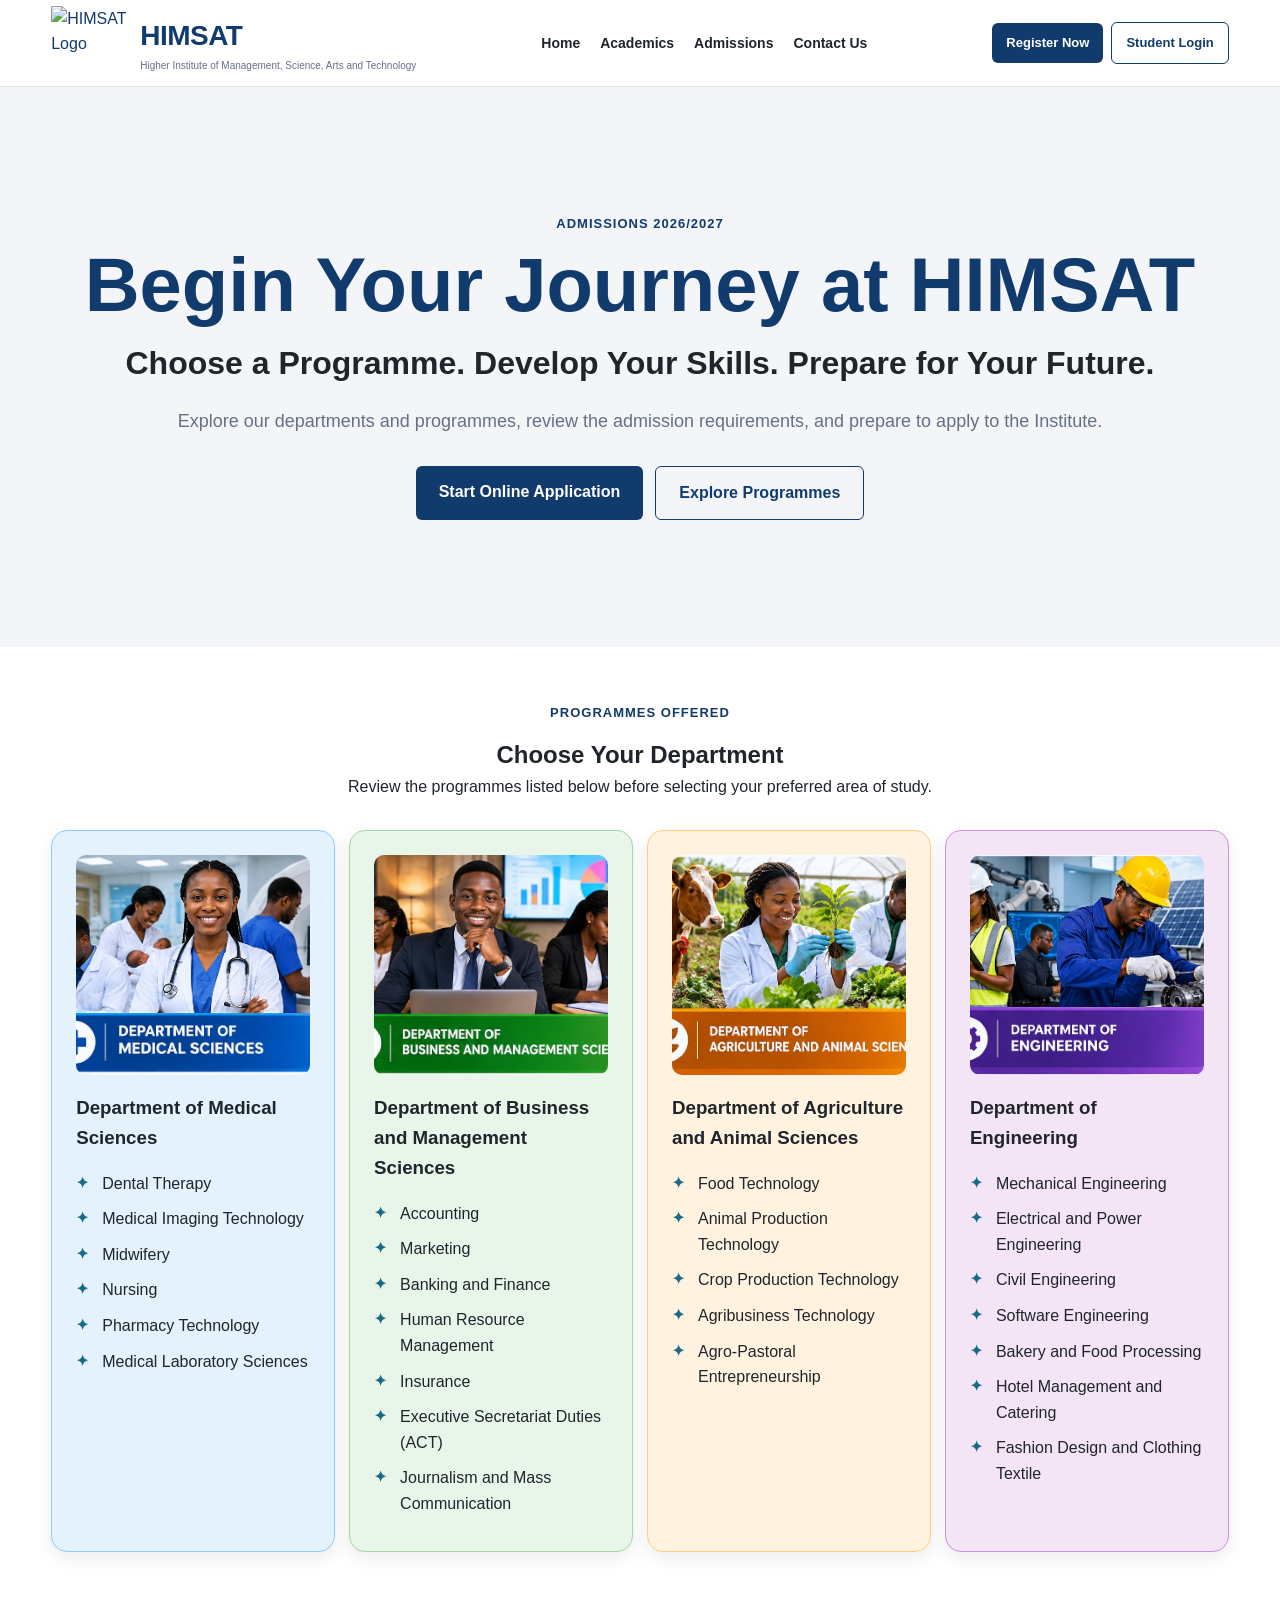
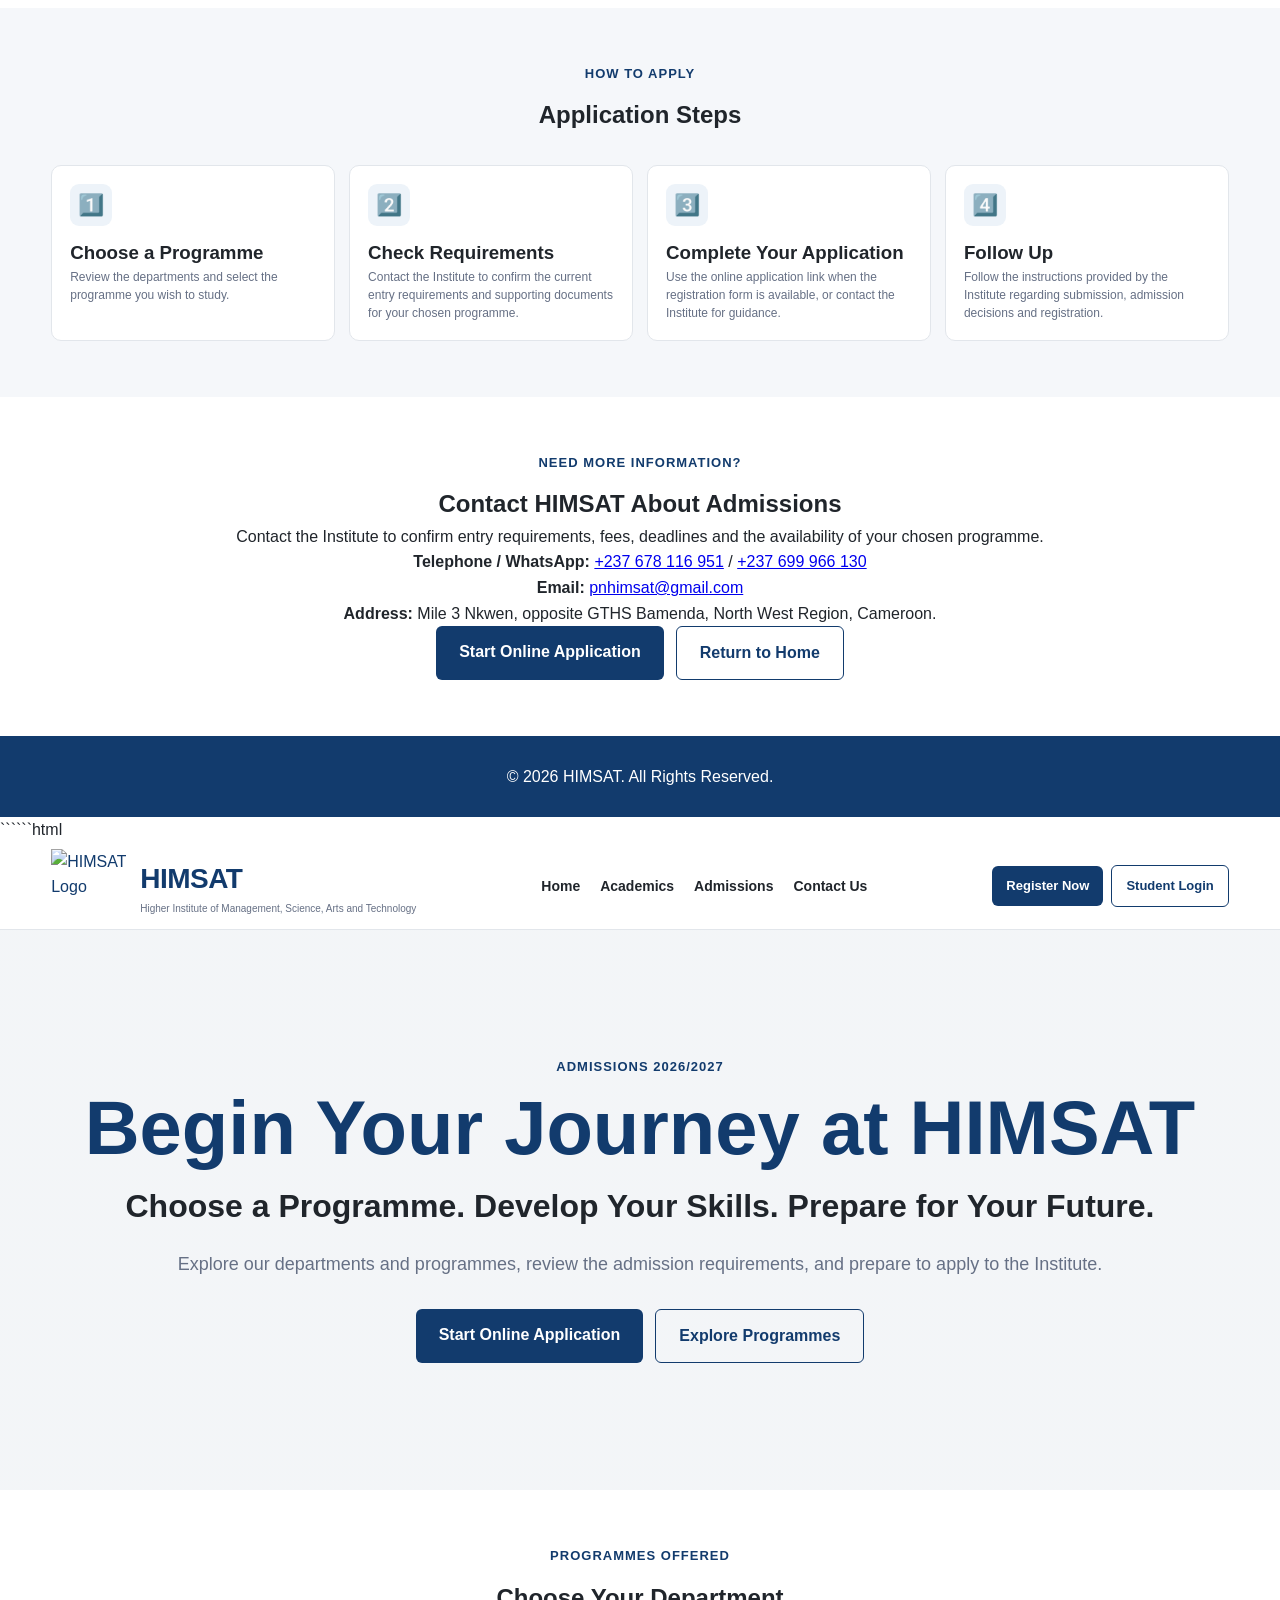
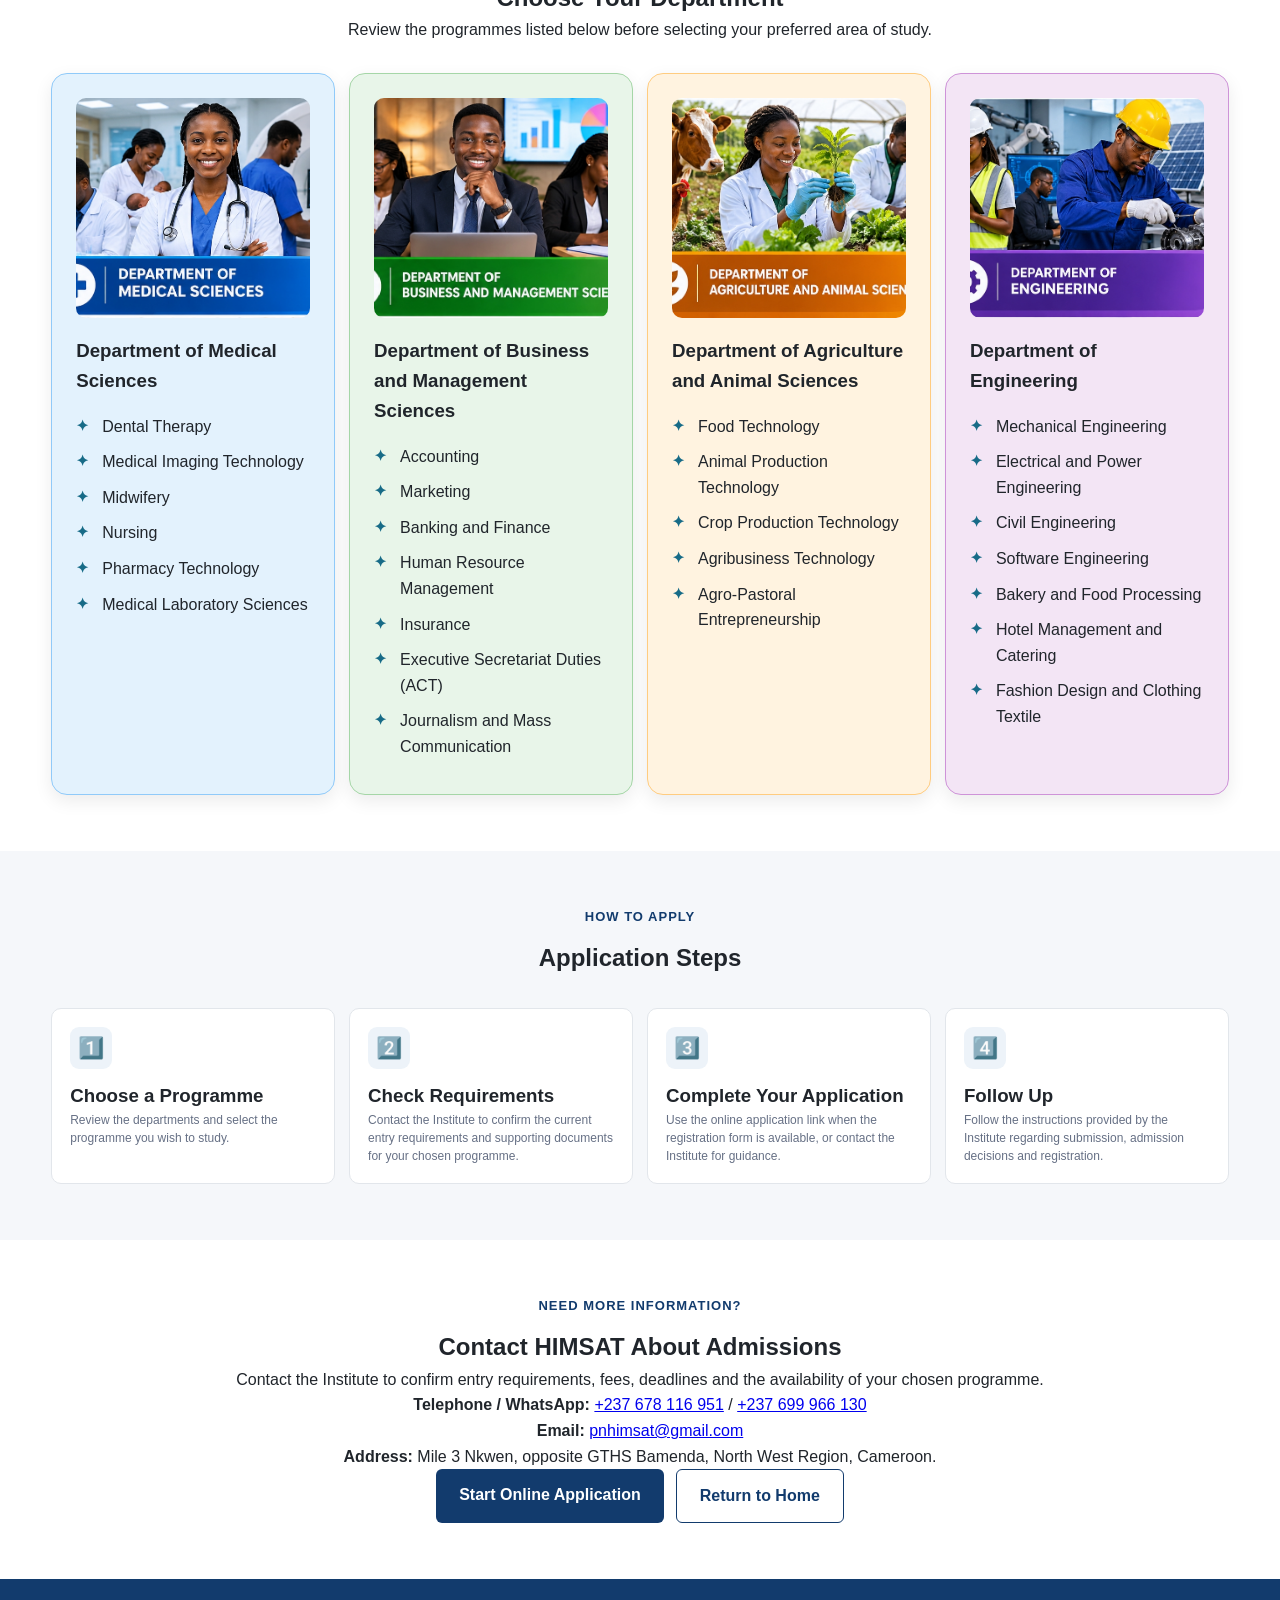
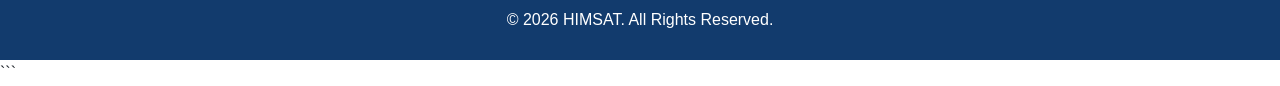
==== commit 45132250: "Update admissions.html" ====
--- a/admissions.html
+++ b/admissions.html
@@ -1,4 +1,4 @@
-```html
+
 <!DOCTYPE html>
 <html lang="en">
 <head>
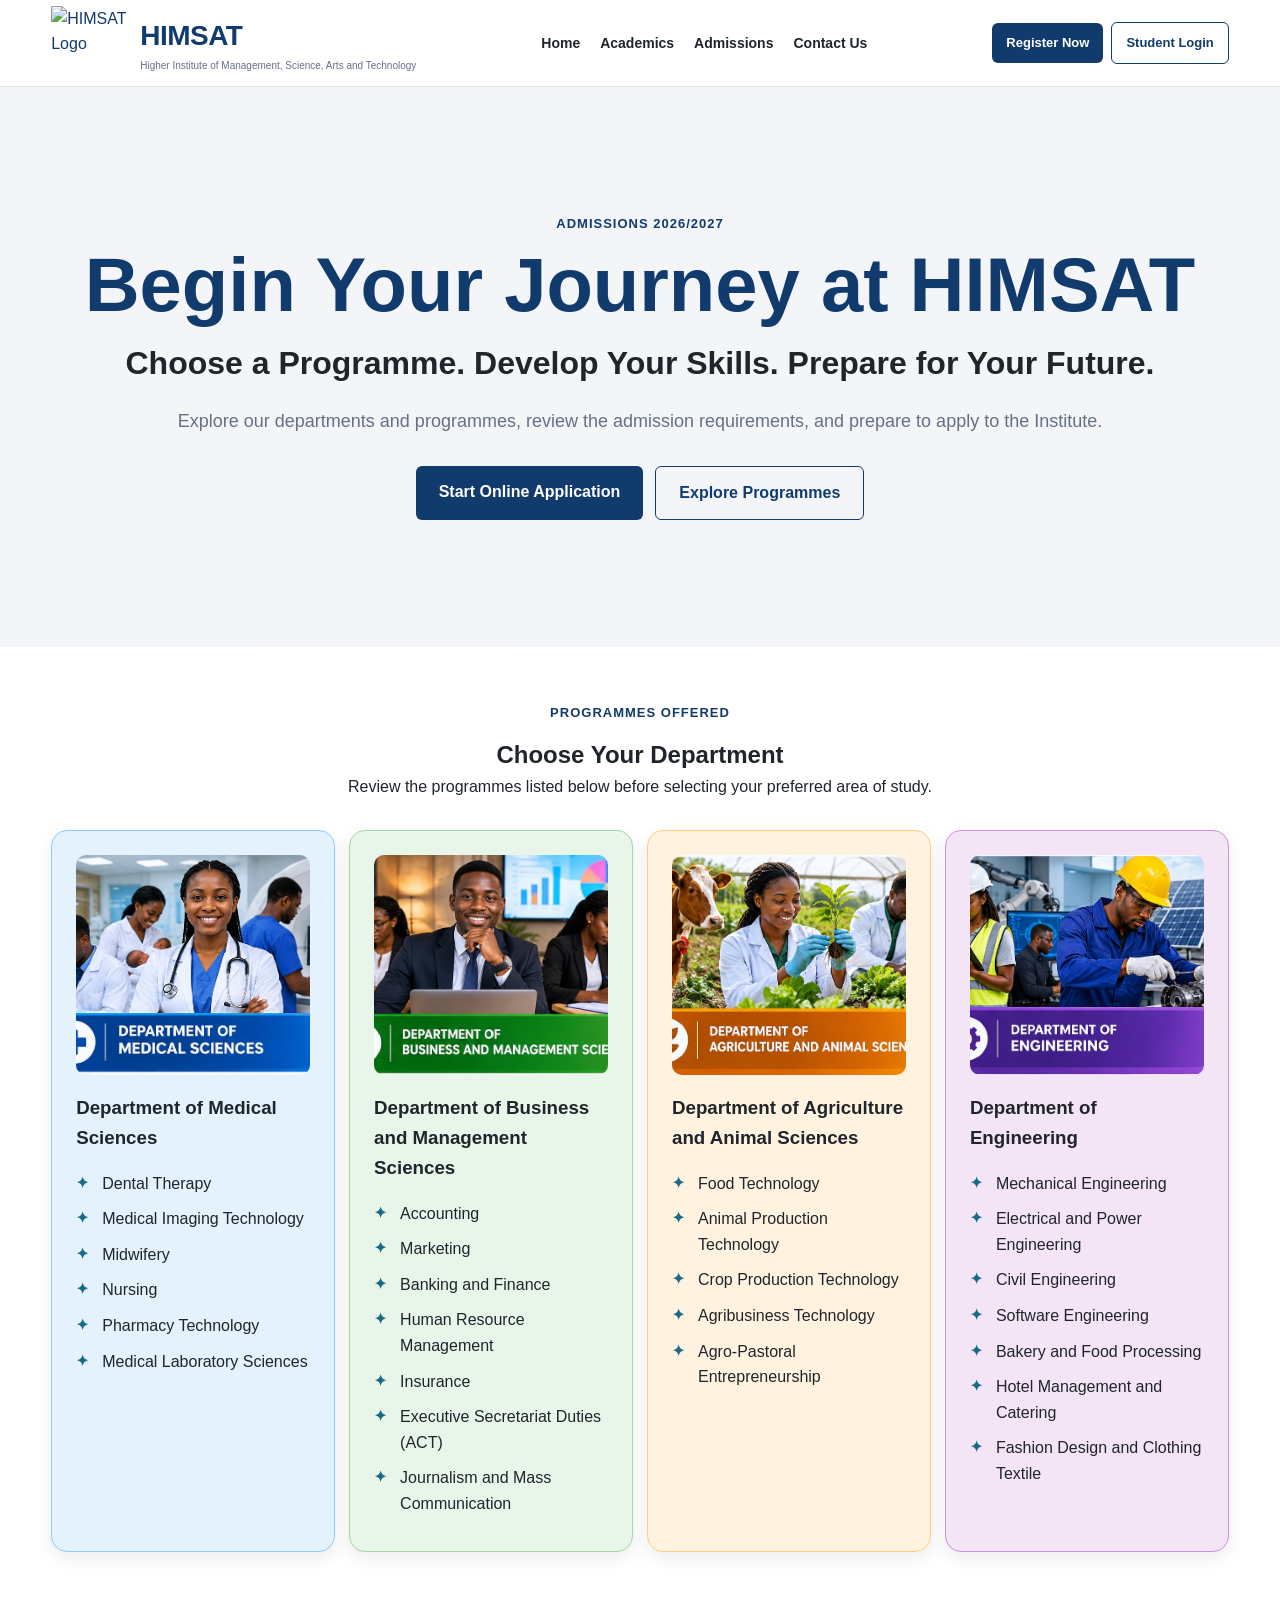
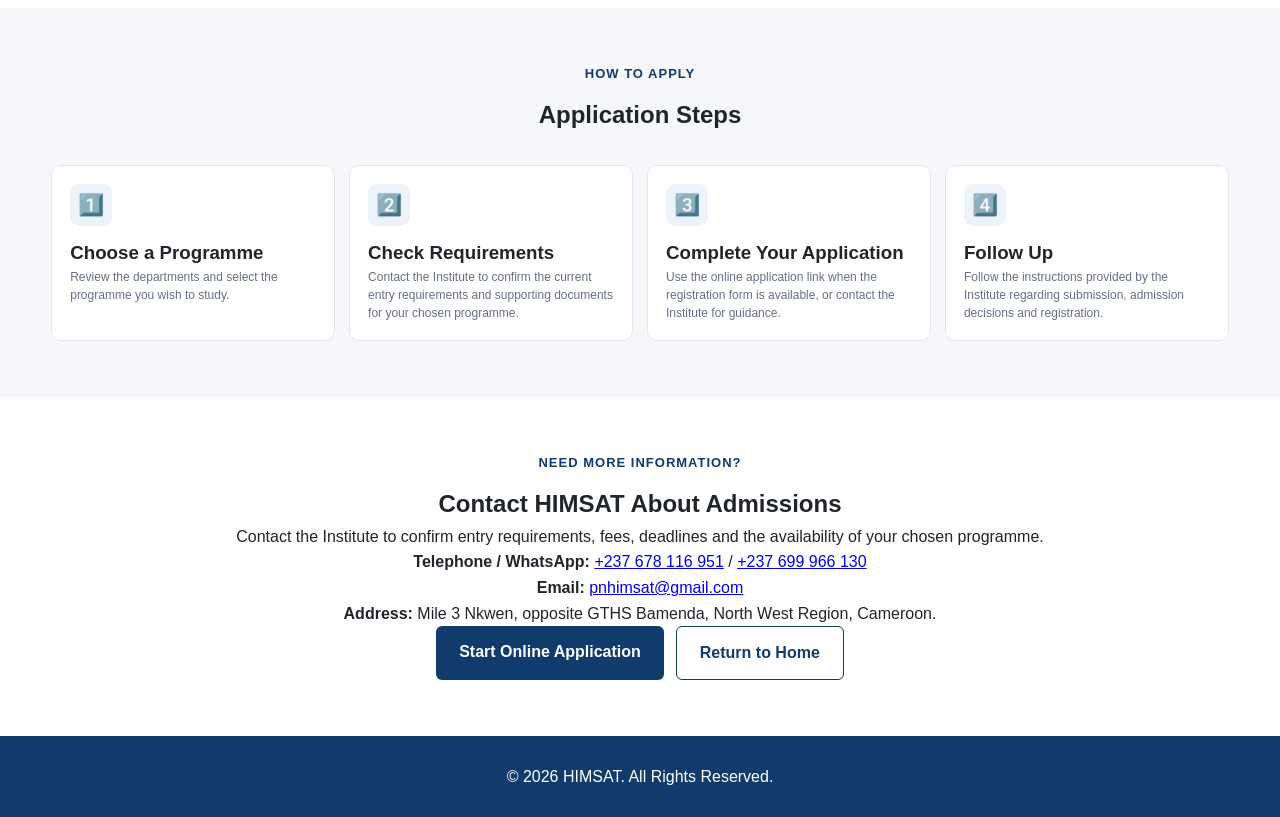
==== commit 01d57f07: "Update admissions.html" ====
--- a/admissions.html
+++ b/admissions.html
@@ -1,4 +1,3 @@
-
 <!DOCTYPE html>
 <html lang="en">
 <head>
@@ -181,187 +180,3 @@
 <script src="js/script.js"></script>
 </body>
 </html>
-``````html
-<!DOCTYPE html>
-<html lang="en">
-<head>
-    <meta charset="UTF-8">
-    <meta name="viewport" content="width=device-width, initial-scale=1.0">
-    <title>Admissions 2026/2027 | HIMSAT</title>
-    <link rel="stylesheet" href="css/style.css">
-</head>
-<body>
-
-<header class="site-header">
-    <div class="container header-container">
-        <a href="index.html" class="brand" style="display:flex;align-items:center;gap:14px;text-decoration:none;">
-            <img src="himsat.jpg" alt="HIMSAT Logo" style="width:75px;height:75px;object-fit:contain;">
-            <div class="brand-text">
-                <div class="brand-name">HIMSAT</div>
-                <div class="brand-tagline">Higher Institute of Management, Science, Arts and Technology</div>
-            </div>
-        </a>
-        <nav class="main-nav">
-            <a href="index.html" class="nav-link">Home</a>
-            <a href="academics.html" class="nav-link">Academics</a>
-            <a href="admissions.html" class="nav-link">Admissions</a>
-            <a href="contact.html" class="nav-link">Contact Us</a>
-        </nav>
-        <div class="header-actions">
-            <a href="registration.html" class="register-btn">Register Now</a>
-            <a href="student-login.html" class="login-btn">Student Login</a>
-        </div>
-    </div>
-</header>
-
-<main>
-    <section class="hero">
-        <div class="container">
-            <p class="hero-label">ADMISSIONS 2026/2027</p>
-            <h1>Begin Your Journey at HIMSAT</h1>
-            <h2>Choose a Programme. Develop Your Skills. Prepare for Your Future.</h2>
-            <p class="hero-description">
-                Explore our departments and programmes, review the admission
-                requirements, and prepare to apply to the Institute.
-            </p>
-            <div class="hero-buttons">
-                <a href="registration.html" class="primary-btn">Start Online Application</a>
-                <a href="academics.html" class="secondary-btn">Explore Programmes</a>
-            </div>
-        </div>
-    </section>
-
-    <section class="home-section" style="padding:56px 0;">
-        <div class="container">
-            <div style="text-align:center;max-width:800px;margin:0 auto 30px;">
-                <p class="hero-label">PROGRAMMES OFFERED</p>
-                <h2>Choose Your Department</h2>
-                <p>Review the programmes listed below before selecting your preferred area of study.</p>
-            </div>
-
-            <div class="card-grid">
-                <div class="menu-card department-card department-medical">
-                    <img src="images/medical-sciences.jpg"
-                         alt="Medical Sciences"
-                         class="department-image">
-                    <h3>Department of Medical Sciences</h3>
-                    <ul>
-                        <li>Dental Therapy</li>
-                        <li>Medical Imaging Technology</li>
-                        <li>Midwifery</li>
-                        <li>Nursing</li>
-                        <li>Pharmacy Technology</li>
-                        <li>Medical Laboratory Sciences</li>
-                    </ul>
-                </div>
-
-                <div class="menu-card department-card department-business">
-                    <img src="images/business-management.jpg"
-                         alt="Business and Management Sciences"
-                         class="department-image">
-                    <h3>Department of Business and Management Sciences</h3>
-                    <ul>
-                        <li>Accounting</li>
-                        <li>Marketing</li>
-                        <li>Banking and Finance</li>
-                        <li>Human Resource Management</li>
-                        <li>Insurance</li>
-                        <li>Executive Secretariat Duties (ACT)</li>
-                        <li>Journalism and Mass Communication</li>
-                    </ul>
-                </div>
-
-                <div class="menu-card department-card department-agriculture">
-                    <img src="images/agriculture-animal-sciences.jpg"
-                         alt="Agriculture and Animal Sciences"
-                         class="department-image">
-                    <h3>Department of Agriculture and Animal Sciences</h3>
-                    <ul>
-                        <li>Food Technology</li>
-                        <li>Animal Production Technology</li>
-                        <li>Crop Production Technology</li>
-                        <li>Agribusiness Technology</li>
-                        <li>Agro-Pastoral Entrepreneurship</li>
-                    </ul>
-                </div>
-
-                <div class="menu-card department-card department-engineering">
-                    <img src="images/engineering.jpg"
-                         alt="Engineering"
-                         class="department-image">
-                    <h3>Department of Engineering</h3>
-                    <ul>
-                        <li>Mechanical Engineering</li>
-                        <li>Electrical and Power Engineering</li>
-                        <li>Civil Engineering</li>
-                        <li>Software Engineering</li>
-                        <li>Bakery and Food Processing</li>
-                        <li>Hotel Management and Catering</li>
-                        <li>Fashion Design and Clothing Textile</li>
-                    </ul>
-                </div>
-            </div>
-        </div>
-    </section>
-
-    <section class="home-section" style="padding:56px 0;background:#f5f7fa;">
-        <div class="container">
-            <div style="text-align:center;max-width:800px;margin:0 auto 30px;">
-                <p class="hero-label">HOW TO APPLY</p>
-                <h2>Application Steps</h2>
-            </div>
-            <div class="card-grid">
-                <div class="menu-card">
-                    <div class="card-icon">1️⃣</div>
-                    <h3>Choose a Programme</h3>
-                    <p>Review the departments and select the programme you wish to study.</p>
-                </div>
-                <div class="menu-card">
-                    <div class="card-icon">2️⃣</div>
-                    <h3>Check Requirements</h3>
-                    <p>Contact the Institute to confirm the current entry requirements and supporting documents for your chosen programme.</p>
-                </div>
-                <div class="menu-card">
-                    <div class="card-icon">3️⃣</div>
-                    <h3>Complete Your Application</h3>
-                    <p>Use the online application link when the registration form is available, or contact the Institute for guidance.</p>
-                </div>
-                <div class="menu-card">
-                    <div class="card-icon">4️⃣</div>
-                    <h3>Follow Up</h3>
-                    <p>Follow the instructions provided by the Institute regarding submission, admission decisions and registration.</p>
-                </div>
-            </div>
-        </div>
-    </section>
-
-    <section class="home-section" style="padding:56px 0;">
-        <div class="container" style="text-align:center;">
-            <p class="hero-label">NEED MORE INFORMATION?</p>
-            <h2>Contact HIMSAT About Admissions</h2>
-            <p>Contact the Institute to confirm entry requirements, fees, deadlines and the availability of your chosen programme.</p>
-            <p>
-                <strong>Telephone / WhatsApp:</strong>
-                <a href="tel:+237678116951">+237 678 116 951</a> /
-                <a href="tel:+237699966130">+237 699 966 130</a>
-            </p>
-            <p><strong>Email:</strong> <a href="mailto:pnhimsat@gmail.com">pnhimsat@gmail.com</a></p>
-            <p><strong>Address:</strong> Mile 3 Nkwen, opposite GTHS Bamenda, North West Region, Cameroon.</p>
-            <div class="hero-buttons" style="justify-content:center;">
-                <a href="registration.html" class="primary-btn">Start Online Application</a>
-                <a href="index.html" class="secondary-btn">Return to Home</a>
-            </div>
-        </div>
-    </section>
-</main>
-
-<footer class="site-footer">
-    <div class="container">
-        <p>© 2026 HIMSAT. All Rights Reserved.</p>
-    </div>
-</footer>
-
-<script src="js/script.js"></script>
-</body>
-</html>
-```
